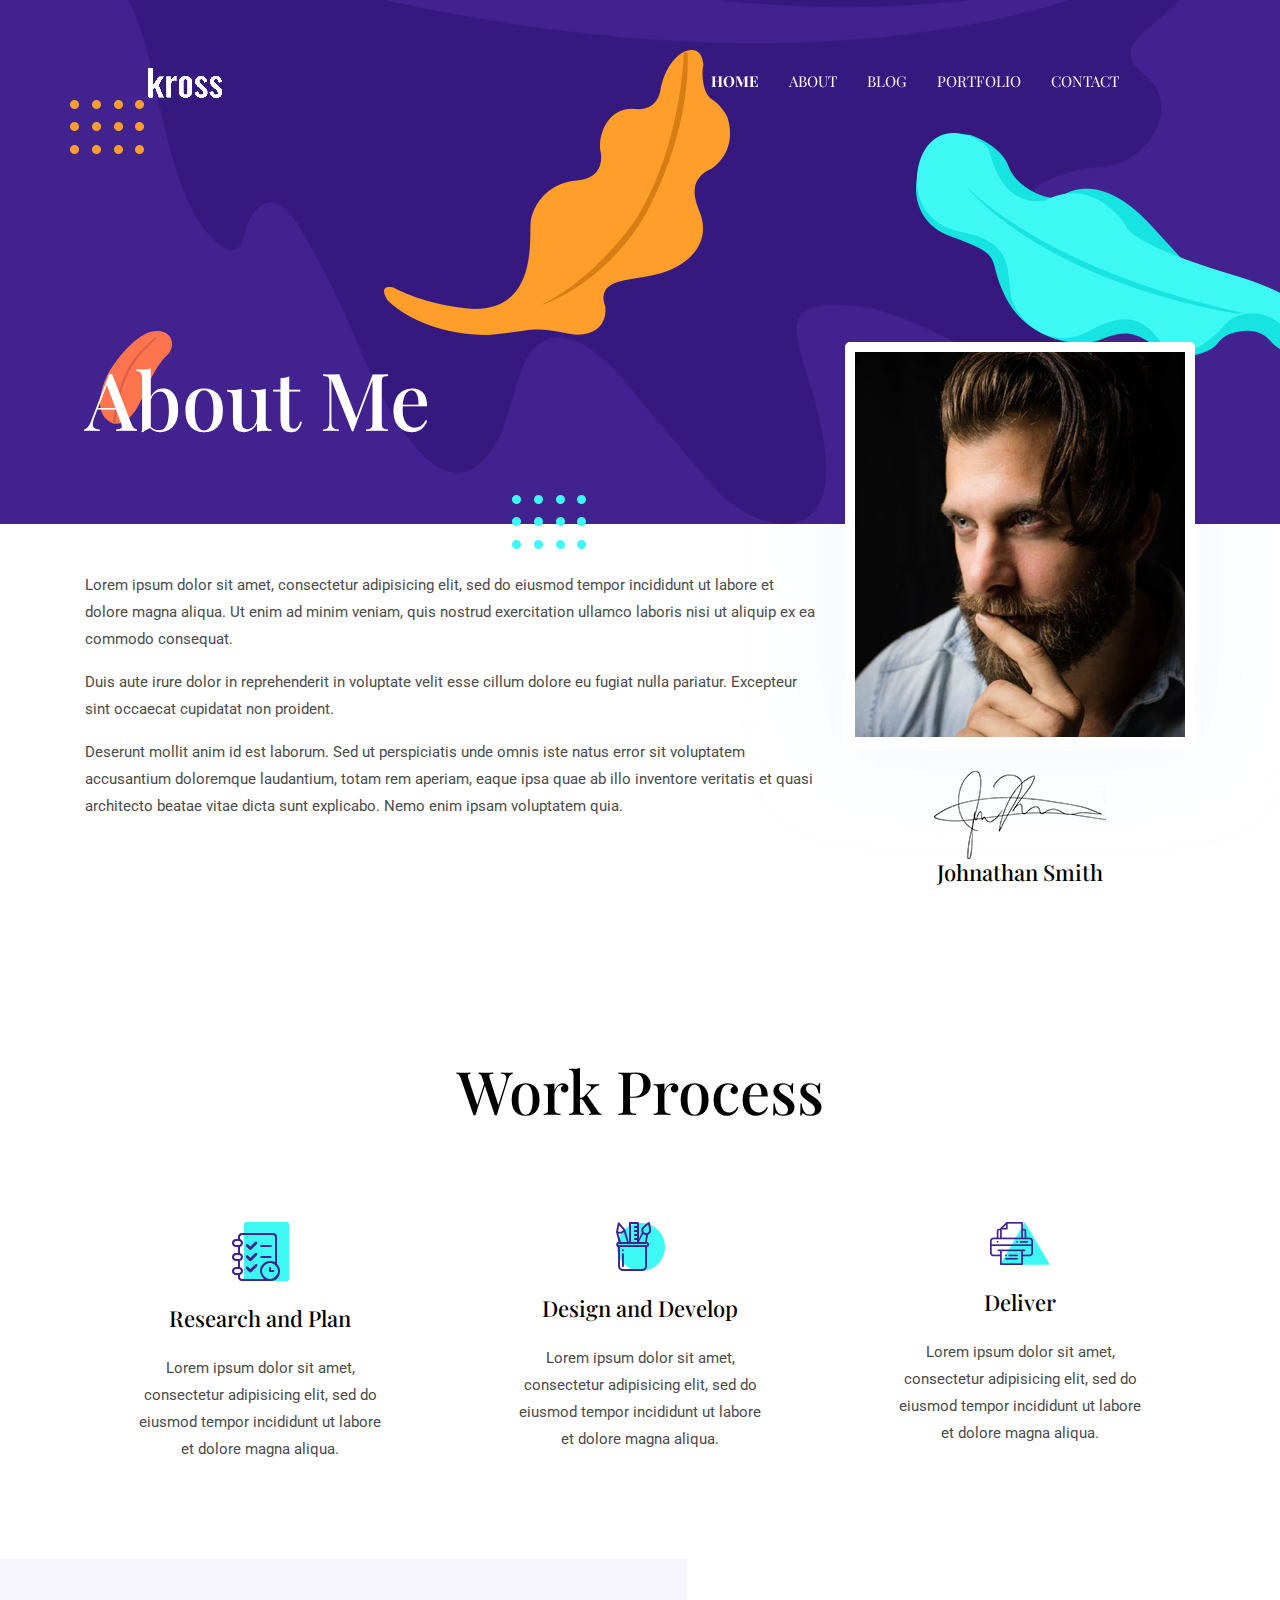
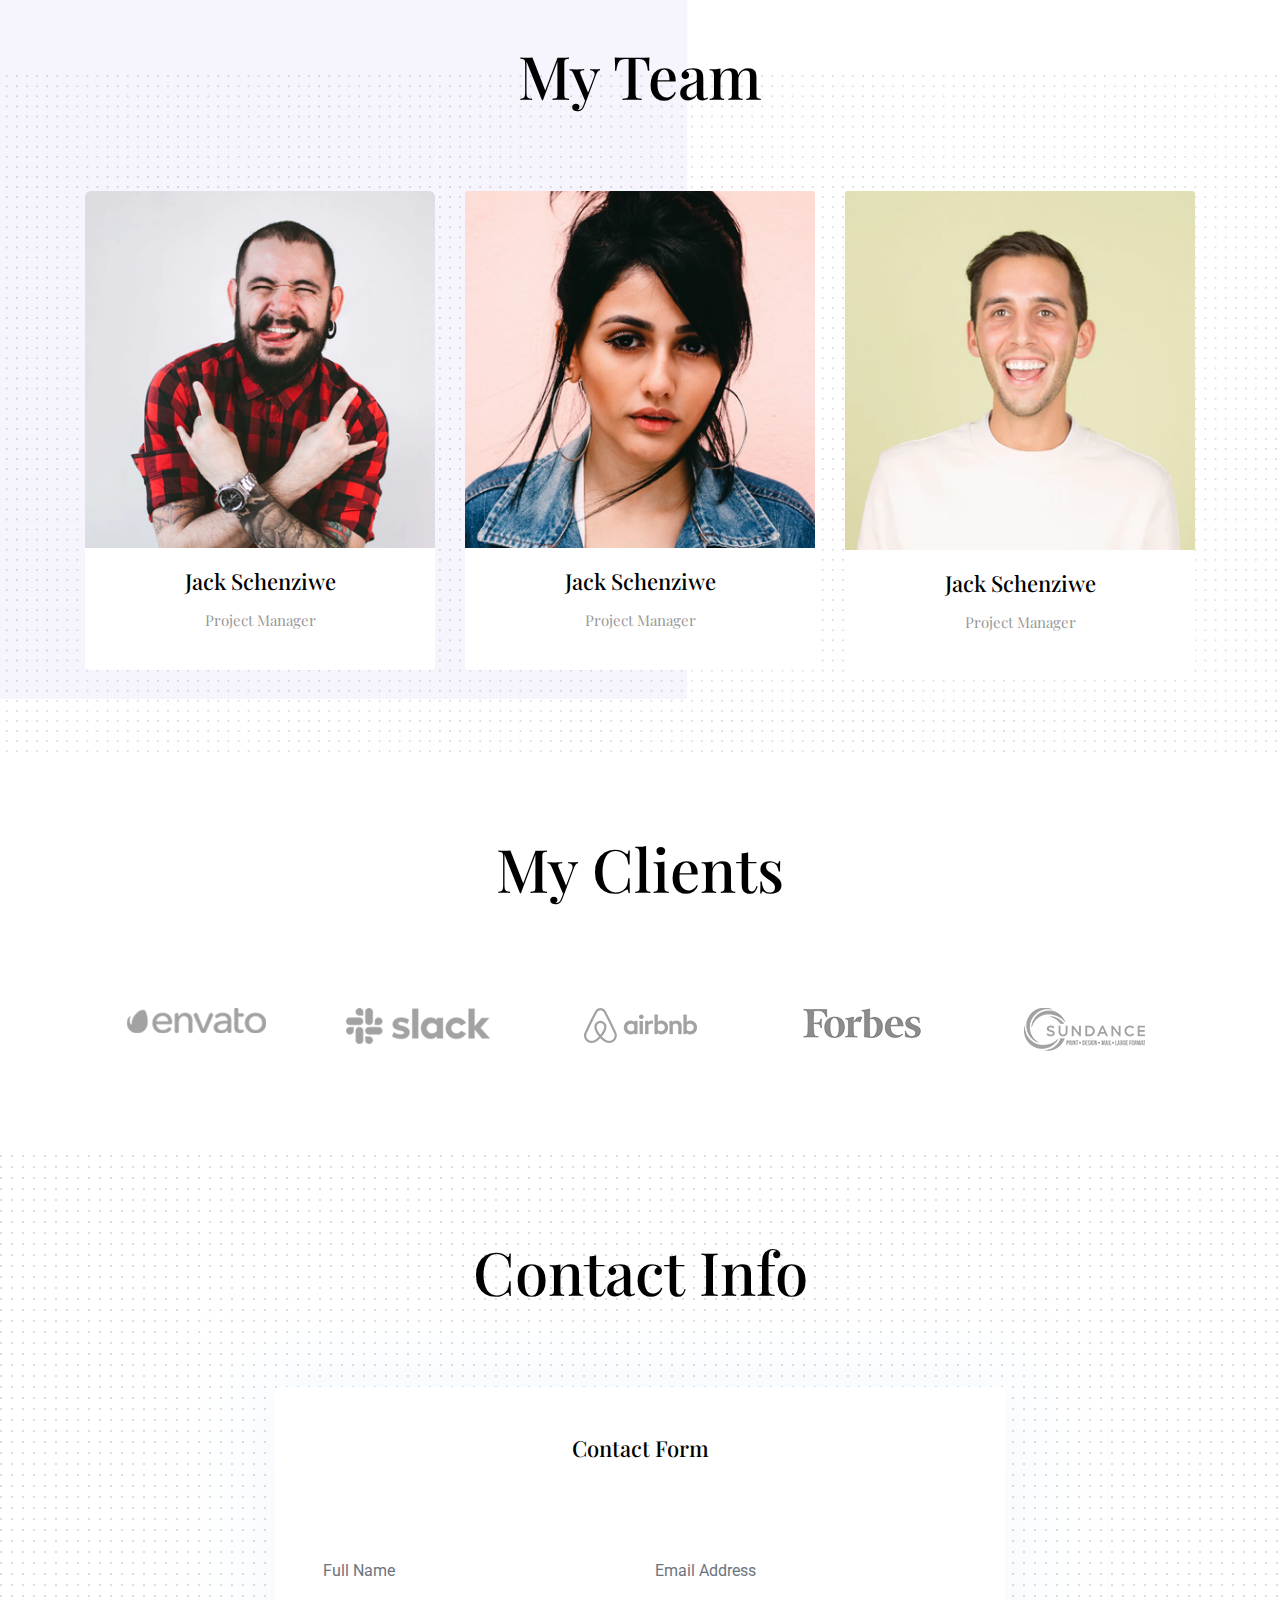
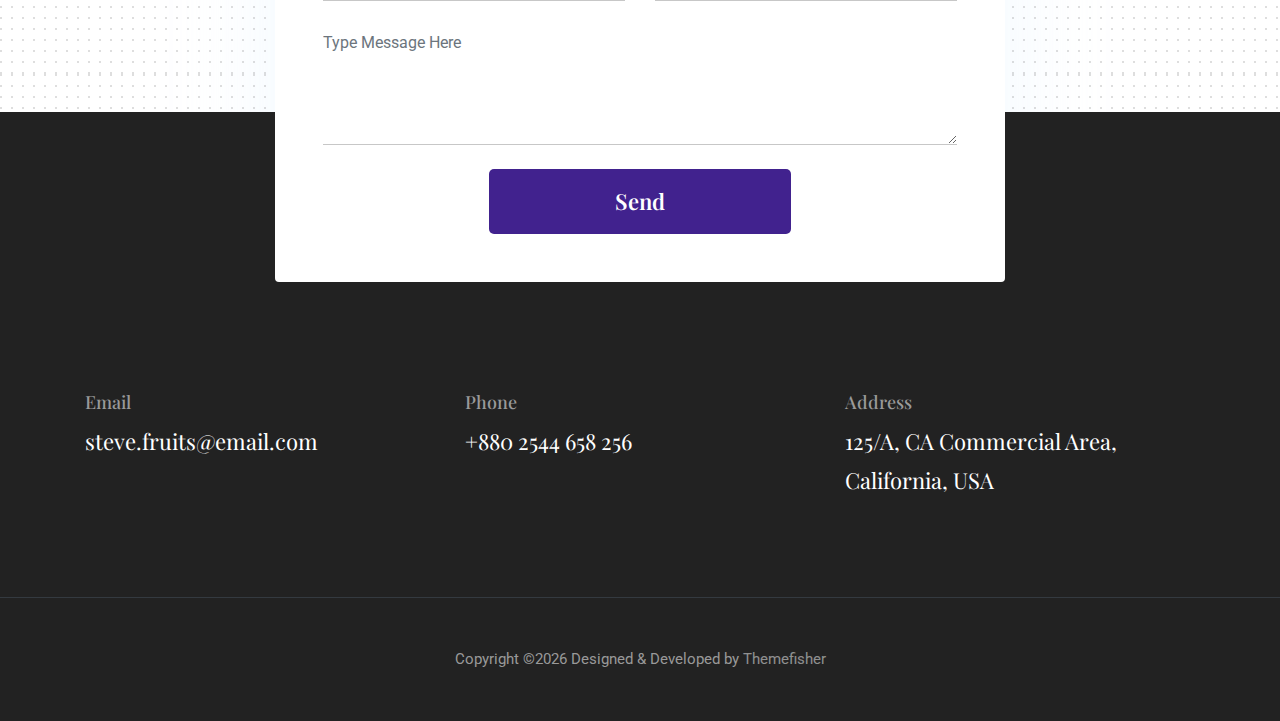
==== kross/themes/kross/about.html @ b0164363 "Initial commit" ====
<!--
 // WEBSITE: https://themefisher.com
 // TWITTER: https://twitter.com/themefisher
 // FACEBOOK: https://www.facebook.com/themefisher
 // GITHUB: https://github.com/themefisher/
-->

<!-- 
THEME: Kross - Creative Portfolio Template
VERSION: 1.0.0
AUTHOR: Themefisher

HOMEPAGE: https://themefisher.com/products/kross-creative-portfolio-template/
DEMO: https://demo.themefisher.com/kross/
GITHUB: https://github.com/themefisher/meghna-onepage-html5-business-template

Get HUGO Version : https://gethugothemes.com/products/kross-hugo-theme/

WEBSITE: https://themefisher.com
TWITTER: https://twitter.com/themefisher
FACEBOOK: https://www.facebook.com/themefisher
-->

<!DOCTYPE html>
<html lang="en">
<head>

  <!-- Basic Page Needs
  ================================================== -->
  <meta charset="utf-8">
  <title>Kross - Creative Portfolio Template</title>

  <!-- Mobile Specific Metas
  ================================================== -->
  <meta http-equiv="X-UA-Compatible" content="IE=edge">
  <meta name="description" content="Creative Portfolio Template">
  <meta name="viewport" content="width=device-width, initial-scale=1.0, maximum-scale=5.0">
  <meta name="author" content="Themefisher">
  <meta name="generator" content="Themefisher Kross Template v1.0">
  <!-- Favicon -->
  <link rel="shortcut icon" type="image/x-icon" href="images/favicon.png" />
  
  <!-- ** Plugins Needed for the Project ** -->
  <!-- Bootstrap -->
  <link rel="stylesheet" href="plugins/bootstrap/bootstrap.min.css">
  <!-- slick slider -->
  <link rel="stylesheet" href="plugins/slick/slick.css">
  <!-- themefy-icon -->
  <link rel="stylesheet" href="plugins/themify-icons/themify-icons.css">

  <!-- Main Stylesheet -->
  <link href="css/style.css" rel="stylesheet">

</head>
<body>
  

<header class="navigation fixed-top">
  <nav class="navbar navbar-expand-lg navbar-dark">
    <a class="navbar-brand font-tertiary h3" href="index.html"><img src="images/logo.png" alt="Myself"></a>
    <button class="navbar-toggler" type="button" data-toggle="collapse" data-target="#navigation"
      aria-controls="navigation" aria-expanded="false" aria-label="Toggle navigation">
      <span class="navbar-toggler-icon"></span>
    </button>

    <div class="collapse navbar-collapse text-center" id="navigation">
      <ul class="navbar-nav ml-auto">
        <li class="nav-item active">
          <a class="nav-link" href="index.html">Home</a>
        </li>
        <li class="nav-item">
          <a class="nav-link" href="about.html">about</a>
        </li>
        <li class="nav-item">
          <a class="nav-link" href="blog.html">Blog</a>
        </li>
        <li class="nav-item">
          <a class="nav-link" href="portfolio.html">Portfolio</a>
        </li>
        <li class="nav-item">
          <a class="nav-link" href="contact.html">Contact</a>
        </li>
      </ul>
    </div>
  </nav>
</header>

<!-- page title -->
<section class="page-title-alt bg-primary position-relative">
  <div class="container">
    <div class="row">
      <div class="col-12">
        <h1 class="text-white font-tertiary">About Me</h1>
      </div>
    </div>
  </div>
  <!-- background shapes -->
  <img src="images/illustrations/leaf-bg-top.png" alt="illustrations" class="bg-shape-1 w-100">
  <img src="images/illustrations/dots-group-sm.png" alt="illustrations" class="bg-shape-2">
  <img src="images/illustrations/leaf-yellow.png" alt="illustrations" class="bg-shape-3">
  <img src="images/illustrations/leaf-orange.png" alt="illustrations" class="bg-shape-4">
  <img src="images/illustrations/dots-group-cyan.png" alt="illustrations" class="bg-shape-5">
  <img src="images/illustrations/leaf-cyan-lg.png" alt="illustrations" class="bg-shape-6">
</section>
<!-- /page title -->

<!-- about -->
<section class="section pt-5">
  <div class="container">
    <div class="row">
      <div class="col-md-8">
        <p>Lorem ipsum dolor sit amet, consectetur adipisicing elit, sed do eiusmod tempor incididunt ut labore et
          dolore magna aliqua. Ut enim ad minim veniam, quis nostrud exercitation ullamco laboris nisi ut aliquip ex ea
          commodo consequat.</p>
        <p>Duis aute irure dolor in reprehenderit in voluptate velit esse cillum dolore eu fugiat nulla pariatur.
          Excepteur sint occaecat cupidatat non proident.</p>
        <p>Deserunt mollit anim id est laborum. Sed ut perspiciatis unde omnis iste natus error sit voluptatem
          accusantium doloremque laudantium, totam rem aperiam, eaque ipsa quae ab illo inventore veritatis et quasi
          architecto beatae vitae dicta sunt explicabo. Nemo enim ipsam voluptatem quia.</p>
      </div>
      <div class="col-md-4 text-center drag-lg-top">
        <div class="shadow-down mb-4">
          <img src="images/about/author.jpg" alt="author" class="img-fluid w-100 rounded-lg border-thick border-white">
        </div>
        <img src="images/about/signature.png" alt="signature" class="img-fluid">
        <h4>Johnathan Smith</h4>
      </div>
    </div>
  </div>
</section>
<!-- /about -->

<!-- Work Process -->
<section class="section">
  <div class="container">
    <div class="row justify-content-around">
      <div class="col-lg-12 text-center">
        <h2 class="section-title">Work Process</h2>
      </div>
      <div class="col-lg-3 col-md-4 text-center hover-shadow pt-3">
        <div class="">
          <img src="images/icons/plan.png" class="mb-4" alt="icon">
          <h4 class="mb-4">Research and Plan</h4>
          <p>Lorem ipsum dolor sit amet, consectetur adipisicing elit, sed do eiusmod tempor incididunt ut labore et
            dolore magna aliqua.</p>
        </div>
      </div>
      <div class="col-lg-3 col-md-4 text-center hover-shadow pt-3">
        <img src="images/icons/design.png" class="mb-4" alt="icon">
        <h4 class="mb-4">Design and Develop</h4>
        <p>Lorem ipsum dolor sit amet, consectetur adipisicing elit, sed do eiusmod tempor incididunt ut labore et
          dolore magna aliqua.</p>
      </div>
      <div class="col-lg-3 col-md-4 text-center hover-shadow pt-3">
        <img src="images/icons/print.png" class="mb-4" alt="icon">
        <h4 class="mb-4">Deliver</h4>
        <p>Lorem ipsum dolor sit amet, consectetur adipisicing elit, sed do eiusmod tempor incididunt ut labore et
          dolore magna aliqua.</p>
      </div>
    </div>
  </div>
</section>
<!-- ./Work Process -->

<!-- team -->
<section class="section bg-cover" data-background="images/backgrounds/team-bg.png">
  <div class="container">
    <div class="row">
      <div class="col-12 text-center">
        <h2 class="section-title">My Team</h2>
      </div>
      <div class="col-md-4 col-sm-6 mb-4 mb-md-0">
        <div class="card text-center">
          <img src="images/team/member-1.png" class="card-img-top">
          <div class="card-body">
            <h4 class="card-title">Jack Schenziwe</h4>
            <p class="text-light font-secondary">Project Manager</p>
          </div>
        </div>
      </div>
      <div class="col-md-4 col-sm-6 mb-4 mb-md-0">
        <div class="card text-center">
          <img src="images/team/member-2.png" class="card-img-top">
          <div class="card-body">
            <h4 class="card-title">Jack Schenziwe</h4>
            <p class="text-light font-secondary">Project Manager</p>
          </div>
        </div>
      </div>
      <div class="col-md-4 col-sm-6 mb-4 mb-md-0">
        <div class="card text-center">
          <img src="images/team/member-3.png" class="card-img-top">
          <div class="card-body">
            <h4 class="card-title">Jack Schenziwe</h4>
            <p class="text-light font-secondary">Project Manager</p>
          </div>
        </div>
      </div>
    </div>
  </div>
</section>
<!-- /team -->

<!-- clients -->
<section class="section">
  <div class="container">
    <div class="row">
      <div class="col-12 text-center">
        <h2 class="section-title">My Clients</h2>
      </div>
    </div>
    <div class="row">
      <div class="col-12">
        <div class="client-logo-slider d-flex align-items-center">
          <a href="contact.html" class="text-center d-block outline-0 p-4"><img class="d-unset img-fluid"
              src="images/clients-logo/client-logo-1.png" alt="client-logo"></a>
          <a href="contact.html" class="text-center d-block outline-0 p-4"><img class="d-unset img-fluid"
              src="images/clients-logo/client-logo-2.png" alt="client-logo"></a>
          <a href="contact.html" class="text-center d-block outline-0 p-4"><img class="d-unset img-fluid"
              src="images/clients-logo/client-logo-3.png" alt="client-logo"></a>
          <a href="contact.html" class="text-center d-block outline-0 p-4"><img class="d-unset img-fluid"
              src="images/clients-logo/client-logo-4.png" alt="client-logo"></a>
          <a href="contact.html" class="text-center d-block outline-0 p-4"><img class="d-unset img-fluid"
              src="images/clients-logo/client-logo-5.png" alt="client-logo"></a>
          <a href="contact.html" class="text-center d-block outline-0 p-4"><img class="d-unset img-fluid"
              src="images/clients-logo/client-logo-1.png" alt="client-logo"></a>
          <a href="contact.html" class="text-center d-block outline-0 p-4"><img class="d-unset img-fluid"
              src="images/clients-logo/client-logo-2.png" alt="client-logo"></a>
          <a href="contact.html" class="text-center d-block outline-0 p-4"><img class="d-unset img-fluid"
              src="images/clients-logo/client-logo-3.png" alt="client-logo"></a>
          <a href="contact.html" class="text-center d-block outline-0 p-4"><img class="d-unset img-fluid"
              src="images/clients-logo/client-logo-4.png" alt="client-logo"></a>
          <a href="contact.html" class="text-center d-block outline-0 p-4"><img class="d-unset img-fluid"
              src="images/clients-logo/client-logo-5.png" alt="client-logo"></a>
        </div>
      </div>
    </div>
  </div>
</section>
<!-- /clients -->

<!-- contact -->
<section class="section section-on-footer" data-background="images/backgrounds/bg-dots.png">
  <div class="container">
    <div class="row">
      <div class="col-12 text-center">
        <h2 class="section-title">Contact Info</h2>
      </div>
      <div class="col-lg-8 mx-auto">
        <div class="bg-white rounded text-center p-5 shadow-down">
          <h4 class="mb-80">Contact Form</h4>
          <form action="#" class="row">
            <div class="col-md-6">
              <input type="text" id="name" name="name" placeholder="Full Name" class="form-control px-0 mb-4" required>
            </div>
            <div class="col-md-6">
              <input type="email" id="email" name="email" placeholder="Email Address" class="form-control px-0 mb-4" required>
            </div>
            <div class="col-12">
              <textarea name="message" id="message" class="form-control px-0 mb-4"
                placeholder="Type Message Here" required></textarea>
            </div>
            <div class="col-lg-6 col-10 mx-auto">
              <button class="btn btn-primary w-100">send</button>
            </div>
          </form>
        </div>
      </div>
    </div>
  </div>
</section>
<!-- /contact -->

<!-- footer -->
<footer class="bg-dark footer-section">
  <div class="section">
    <div class="container">
      <div class="row">
        <div class="col-md-4">
          <h5 class="text-light">Email</h5>
          <p class="text-white paragraph-lg font-secondary">steve.fruits@email.com</p>
        </div>
        <div class="col-md-4">
          <h5 class="text-light">Phone</h5>
          <p class="text-white paragraph-lg font-secondary">+880 2544 658 256</p>
        </div>
        <div class="col-md-4">
          <h5 class="text-light">Address</h5>
          <p class="text-white paragraph-lg font-secondary">125/A, CA Commercial Area, California, USA</p>
        </div>
      </div>
    </div>
  </div>
  <div class="border-top text-center border-dark py-5">
    <p class="mb-0 text-light">Copyright &copy;<script>
        var CurrentYear = new Date().getFullYear()
        document.write(CurrentYear)
      </script> Designed &amp; Developed by <a class="text-white-50" href="Themefisher">Themefisher</a></p>
  </div>
</footer>
<!-- /footer -->

<!-- jQuery -->
<script src="plugins/jQuery/jquery.min.js"></script>
<!-- Bootstrap JS -->
<script src="plugins/bootstrap/bootstrap.min.js"></script>
<!-- slick slider -->
<script src="plugins/slick/slick.min.js"></script>
<!-- filter -->
<script src="plugins/shuffle/shuffle.min.js"></script>

<!-- Main Script -->
<script src="js/script.js"></script>

</body>
</html>
---- kross/themes/kross/plugins/themify-icons/themify-icons.css ----
@font-face{font-family:themify;src:url(fonts/themify.eot?-fvbane);src:url(fonts/themify.eot?#iefix-fvbane) format('embedded-opentype'),url(fonts/themify.woff?-fvbane) format('woff'),url(fonts/themify.ttf?-fvbane) format('truetype'),url(fonts/themify.svg?-fvbane#themify) format('svg');font-weight:400;font-style:normal}[class*=" ti-"],[class^=ti-]{font-family:themify;speak:none;font-style:normal;font-weight:400;font-variant:normal;text-transform:none;line-height:1;-webkit-font-smoothing:antialiased;-moz-osx-font-smoothing:grayscale}.ti-wand:before{content:"\e600"}.ti-volume:before{content:"\e601"}.ti-user:before{content:"\e602"}.ti-unlock:before{content:"\e603"}.ti-unlink:before{content:"\e604"}.ti-trash:before{content:"\e605"}.ti-thought:before{content:"\e606"}.ti-target:before{content:"\e607"}.ti-tag:before{content:"\e608"}.ti-tablet:before{content:"\e609"}.ti-star:before{content:"\e60a"}.ti-spray:before{content:"\e60b"}.ti-signal:before{content:"\e60c"}.ti-shopping-cart:before{content:"\e60d"}.ti-shopping-cart-full:before{content:"\e60e"}.ti-settings:before{content:"\e60f"}.ti-search:before{content:"\e610"}.ti-zoom-in:before{content:"\e611"}.ti-zoom-out:before{content:"\e612"}.ti-cut:before{content:"\e613"}.ti-ruler:before{content:"\e614"}.ti-ruler-pencil:before{content:"\e615"}.ti-ruler-alt:before{content:"\e616"}.ti-bookmark:before{content:"\e617"}.ti-bookmark-alt:before{content:"\e618"}.ti-reload:before{content:"\e619"}.ti-plus:before{content:"\e61a"}.ti-pin:before{content:"\e61b"}.ti-pencil:before{content:"\e61c"}.ti-pencil-alt:before{content:"\e61d"}.ti-paint-roller:before{content:"\e61e"}.ti-paint-bucket:before{content:"\e61f"}.ti-na:before{content:"\e620"}.ti-mobile:before{content:"\e621"}.ti-minus:before{content:"\e622"}.ti-medall:before{content:"\e623"}.ti-medall-alt:before{content:"\e624"}.ti-marker:before{content:"\e625"}.ti-marker-alt:before{content:"\e626"}.ti-arrow-up:before{content:"\e627"}.ti-arrow-right:before{content:"\e628"}.ti-arrow-left:before{content:"\e629"}.ti-arrow-down:before{content:"\e62a"}.ti-lock:before{content:"\e62b"}.ti-location-arrow:before{content:"\e62c"}.ti-link:before{content:"\e62d"}.ti-layout:before{content:"\e62e"}.ti-layers:before{content:"\e62f"}.ti-layers-alt:before{content:"\e630"}.ti-key:before{content:"\e631"}.ti-import:before{content:"\e632"}.ti-image:before{content:"\e633"}.ti-heart:before{content:"\e634"}.ti-heart-broken:before{content:"\e635"}.ti-hand-stop:before{content:"\e636"}.ti-hand-open:before{content:"\e637"}.ti-hand-drag:before{content:"\e638"}.ti-folder:before{content:"\e639"}.ti-flag:before{content:"\e63a"}.ti-flag-alt:before{content:"\e63b"}.ti-flag-alt-2:before{content:"\e63c"}.ti-eye:before{content:"\e63d"}.ti-export:before{content:"\e63e"}.ti-exchange-vertical:before{content:"\e63f"}.ti-desktop:before{content:"\e640"}.ti-cup:before{content:"\e641"}.ti-crown:before{content:"\e642"}.ti-comments:before{content:"\e643"}.ti-comment:before{content:"\e644"}.ti-comment-alt:before{content:"\e645"}.ti-close:before{content:"\e646"}.ti-clip:before{content:"\e647"}.ti-angle-up:before{content:"\e648"}.ti-angle-right:before{content:"\e649"}.ti-angle-left:before{content:"\e64a"}.ti-angle-down:before{content:"\e64b"}.ti-check:before{content:"\e64c"}.ti-check-box:before{content:"\e64d"}.ti-camera:before{content:"\e64e"}.ti-announcement:before{content:"\e64f"}.ti-brush:before{content:"\e650"}.ti-briefcase:before{content:"\e651"}.ti-bolt:before{content:"\e652"}.ti-bolt-alt:before{content:"\e653"}.ti-blackboard:before{content:"\e654"}.ti-bag:before{content:"\e655"}.ti-move:before{content:"\e656"}.ti-arrows-vertical:before{content:"\e657"}.ti-arrows-horizontal:before{content:"\e658"}.ti-fullscreen:before{content:"\e659"}.ti-arrow-top-right:before{content:"\e65a"}.ti-arrow-top-left:before{content:"\e65b"}.ti-arrow-circle-up:before{content:"\e65c"}.ti-arrow-circle-right:before{content:"\e65d"}.ti-arrow-circle-left:before{content:"\e65e"}.ti-arrow-circle-down:before{content:"\e65f"}.ti-angle-double-up:before{content:"\e660"}.ti-angle-double-right:before{content:"\e661"}.ti-angle-double-left:before{content:"\e662"}.ti-angle-double-down:before{content:"\e663"}.ti-zip:before{content:"\e664"}.ti-world:before{content:"\e665"}.ti-wheelchair:before{content:"\e666"}.ti-view-list:before{content:"\e667"}.ti-view-list-alt:before{content:"\e668"}.ti-view-grid:before{content:"\e669"}.ti-uppercase:before{content:"\e66a"}.ti-upload:before{content:"\e66b"}.ti-underline:before{content:"\e66c"}.ti-truck:before{content:"\e66d"}.ti-timer:before{content:"\e66e"}.ti-ticket:before{content:"\e66f"}.ti-thumb-up:before{content:"\e670"}.ti-thumb-down:before{content:"\e671"}.ti-text:before{content:"\e672"}.ti-stats-up:before{content:"\e673"}.ti-stats-down:before{content:"\e674"}.ti-split-v:before{content:"\e675"}.ti-split-h:before{content:"\e676"}.ti-smallcap:before{content:"\e677"}.ti-shine:before{content:"\e678"}.ti-shift-right:before{content:"\e679"}.ti-shift-left:before{content:"\e67a"}.ti-shield:before{content:"\e67b"}.ti-notepad:before{content:"\e67c"}.ti-server:before{content:"\e67d"}.ti-quote-right:before{content:"\e67e"}.ti-quote-left:before{content:"\e67f"}.ti-pulse:before{content:"\e680"}.ti-printer:before{content:"\e681"}.ti-power-off:before{content:"\e682"}.ti-plug:before{content:"\e683"}.ti-pie-chart:before{content:"\e684"}.ti-paragraph:before{content:"\e685"}.ti-panel:before{content:"\e686"}.ti-package:before{content:"\e687"}.ti-music:before{content:"\e688"}.ti-music-alt:before{content:"\e689"}.ti-mouse:before{content:"\e68a"}.ti-mouse-alt:before{content:"\e68b"}.ti-money:before{content:"\e68c"}.ti-microphone:before{content:"\e68d"}.ti-menu:before{content:"\e68e"}.ti-menu-alt:before{content:"\e68f"}.ti-map:before{content:"\e690"}.ti-map-alt:before{content:"\e691"}.ti-loop:before{content:"\e692"}.ti-location-pin:before{content:"\e693"}.ti-list:before{content:"\e694"}.ti-light-bulb:before{content:"\e695"}.ti-Italic:before{content:"\e696"}.ti-info:before{content:"\e697"}.ti-infinite:before{content:"\e698"}.ti-id-badge:before{content:"\e699"}.ti-hummer:before{content:"\e69a"}.ti-home:before{content:"\e69b"}.ti-help:before{content:"\e69c"}.ti-headphone:before{content:"\e69d"}.ti-harddrives:before{content:"\e69e"}.ti-harddrive:before{content:"\e69f"}.ti-gift:before{content:"\e6a0"}.ti-game:before{content:"\e6a1"}.ti-filter:before{content:"\e6a2"}.ti-files:before{content:"\e6a3"}.ti-file:before{content:"\e6a4"}.ti-eraser:before{content:"\e6a5"}.ti-envelope:before{content:"\e6a6"}.ti-download:before{content:"\e6a7"}.ti-direction:before{content:"\e6a8"}.ti-direction-alt:before{content:"\e6a9"}.ti-dashboard:before{content:"\e6aa"}.ti-control-stop:before{content:"\e6ab"}.ti-control-shuffle:before{content:"\e6ac"}.ti-control-play:before{content:"\e6ad"}.ti-control-pause:before{content:"\e6ae"}.ti-control-forward:before{content:"\e6af"}.ti-control-backward:before{content:"\e6b0"}.ti-cloud:before{content:"\e6b1"}.ti-cloud-up:before{content:"\e6b2"}.ti-cloud-down:before{content:"\e6b3"}.ti-clipboard:before{content:"\e6b4"}.ti-car:before{content:"\e6b5"}.ti-calendar:before{content:"\e6b6"}.ti-book:before{content:"\e6b7"}.ti-bell:before{content:"\e6b8"}.ti-basketball:before{content:"\e6b9"}.ti-bar-chart:before{content:"\e6ba"}.ti-bar-chart-alt:before{content:"\e6bb"}.ti-back-right:before{content:"\e6bc"}.ti-back-left:before{content:"\e6bd"}.ti-arrows-corner:before{content:"\e6be"}.ti-archive:before{content:"\e6bf"}.ti-anchor:before{content:"\e6c0"}.ti-align-right:before{content:"\e6c1"}.ti-align-left:before{content:"\e6c2"}.ti-align-justify:before{content:"\e6c3"}.ti-align-center:before{content:"\e6c4"}.ti-alert:before{content:"\e6c5"}.ti-alarm-clock:before{content:"\e6c6"}.ti-agenda:before{content:"\e6c7"}.ti-write:before{content:"\e6c8"}.ti-window:before{content:"\e6c9"}.ti-widgetized:before{content:"\e6ca"}.ti-widget:before{content:"\e6cb"}.ti-widget-alt:before{content:"\e6cc"}.ti-wallet:before{content:"\e6cd"}.ti-video-clapper:before{content:"\e6ce"}.ti-video-camera:before{content:"\e6cf"}.ti-vector:before{content:"\e6d0"}.ti-themify-logo:before{content:"\e6d1"}.ti-themify-favicon:before{content:"\e6d2"}.ti-themify-favicon-alt:before{content:"\e6d3"}.ti-support:before{content:"\e6d4"}.ti-stamp:before{content:"\e6d5"}.ti-split-v-alt:before{content:"\e6d6"}.ti-slice:before{content:"\e6d7"}.ti-shortcode:before{content:"\e6d8"}.ti-shift-right-alt:before{content:"\e6d9"}.ti-shift-left-alt:before{content:"\e6da"}.ti-ruler-alt-2:before{content:"\e6db"}.ti-receipt:before{content:"\e6dc"}.ti-pin2:before{content:"\e6dd"}.ti-pin-alt:before{content:"\e6de"}.ti-pencil-alt2:before{content:"\e6df"}.ti-palette:before{content:"\e6e0"}.ti-more:before{content:"\e6e1"}.ti-more-alt:before{content:"\e6e2"}.ti-microphone-alt:before{content:"\e6e3"}.ti-magnet:before{content:"\e6e4"}.ti-line-double:before{content:"\e6e5"}.ti-line-dotted:before{content:"\e6e6"}.ti-line-dashed:before{content:"\e6e7"}.ti-layout-width-full:before{content:"\e6e8"}.ti-layout-width-default:before{content:"\e6e9"}.ti-layout-width-default-alt:before{content:"\e6ea"}.ti-layout-tab:before{content:"\e6eb"}.ti-layout-tab-window:before{content:"\e6ec"}.ti-layout-tab-v:before{content:"\e6ed"}.ti-layout-tab-min:before{content:"\e6ee"}.ti-layout-slider:before{content:"\e6ef"}.ti-layout-slider-alt:before{content:"\e6f0"}.ti-layout-sidebar-right:before{content:"\e6f1"}.ti-layout-sidebar-none:before{content:"\e6f2"}.ti-layout-sidebar-left:before{content:"\e6f3"}.ti-layout-placeholder:before{content:"\e6f4"}.ti-layout-menu:before{content:"\e6f5"}.ti-layout-menu-v:before{content:"\e6f6"}.ti-layout-menu-separated:before{content:"\e6f7"}.ti-layout-menu-full:before{content:"\e6f8"}.ti-layout-media-right-alt:before{content:"\e6f9"}.ti-layout-media-right:before{content:"\e6fa"}.ti-layout-media-overlay:before{content:"\e6fb"}.ti-layout-media-overlay-alt:before{content:"\e6fc"}.ti-layout-media-overlay-alt-2:before{content:"\e6fd"}.ti-layout-media-left-alt:before{content:"\e6fe"}.ti-layout-media-left:before{content:"\e6ff"}.ti-layout-media-center-alt:before{content:"\e700"}.ti-layout-media-center:before{content:"\e701"}.ti-layout-list-thumb:before{content:"\e702"}.ti-layout-list-thumb-alt:before{content:"\e703"}.ti-layout-list-post:before{content:"\e704"}.ti-layout-list-large-image:before{content:"\e705"}.ti-layout-line-solid:before{content:"\e706"}.ti-layout-grid4:before{content:"\e707"}.ti-layout-grid3:before{content:"\e708"}.ti-layout-grid2:before{content:"\e709"}.ti-layout-grid2-thumb:before{content:"\e70a"}.ti-layout-cta-right:before{content:"\e70b"}.ti-layout-cta-left:before{content:"\e70c"}.ti-layout-cta-center:before{content:"\e70d"}.ti-layout-cta-btn-right:before{content:"\e70e"}.ti-layout-cta-btn-left:before{content:"\e70f"}.ti-layout-column4:before{content:"\e710"}.ti-layout-column3:before{content:"\e711"}.ti-layout-column2:before{content:"\e712"}.ti-layout-accordion-separated:before{content:"\e713"}.ti-layout-accordion-merged:before{content:"\e714"}.ti-layout-accordion-list:before{content:"\e715"}.ti-ink-pen:before{content:"\e716"}.ti-info-alt:before{content:"\e717"}.ti-help-alt:before{content:"\e718"}.ti-headphone-alt:before{content:"\e719"}.ti-hand-point-up:before{content:"\e71a"}.ti-hand-point-right:before{content:"\e71b"}.ti-hand-point-left:before{content:"\e71c"}.ti-hand-point-down:before{content:"\e71d"}.ti-gallery:before{content:"\e71e"}.ti-face-smile:before{content:"\e71f"}.ti-face-sad:before{content:"\e720"}.ti-credit-card:before{content:"\e721"}.ti-control-skip-forward:before{content:"\e722"}.ti-control-skip-backward:before{content:"\e723"}.ti-control-record:before{content:"\e724"}.ti-control-eject:before{content:"\e725"}.ti-comments-smiley:before{content:"\e726"}.ti-brush-alt:before{content:"\e727"}.ti-youtube:before{content:"\e728"}.ti-vimeo:before{content:"\e729"}.ti-twitter:before{content:"\e72a"}.ti-time:before{content:"\e72b"}.ti-tumblr:before{content:"\e72c"}.ti-skype:before{content:"\e72d"}.ti-share:before{content:"\e72e"}.ti-share-alt:before{content:"\e72f"}.ti-rocket:before{content:"\e730"}.ti-pinterest:before{content:"\e731"}.ti-new-window:before{content:"\e732"}.ti-microsoft:before{content:"\e733"}.ti-list-ol:before{content:"\e734"}.ti-linkedin:before{content:"\e735"}.ti-layout-sidebar-2:before{content:"\e736"}.ti-layout-grid4-alt:before{content:"\e737"}.ti-layout-grid3-alt:before{content:"\e738"}.ti-layout-grid2-alt:before{content:"\e739"}.ti-layout-column4-alt:before{content:"\e73a"}.ti-layout-column3-alt:before{content:"\e73b"}.ti-layout-column2-alt:before{content:"\e73c"}.ti-instagram:before{content:"\e73d"}.ti-google:before{content:"\e73e"}.ti-github:before{content:"\e73f"}.ti-flickr:before{content:"\e740"}.ti-facebook:before{content:"\e741"}.ti-dropbox:before{content:"\e742"}.ti-dribbble:before{content:"\e743"}.ti-apple:before{content:"\e744"}.ti-android:before{content:"\e745"}.ti-save:before{content:"\e746"}.ti-save-alt:before{content:"\e747"}.ti-yahoo:before{content:"\e748"}.ti-wordpress:before{content:"\e749"}.ti-vimeo-alt:before{content:"\e74a"}.ti-twitter-alt:before{content:"\e74b"}.ti-tumblr-alt:before{content:"\e74c"}.ti-trello:before{content:"\e74d"}.ti-stack-overflow:before{content:"\e74e"}.ti-soundcloud:before{content:"\e74f"}.ti-sharethis:before{content:"\e750"}.ti-sharethis-alt:before{content:"\e751"}.ti-reddit:before{content:"\e752"}.ti-pinterest-alt:before{content:"\e753"}.ti-microsoft-alt:before{content:"\e754"}.ti-linux:before{content:"\e755"}.ti-jsfiddle:before{content:"\e756"}.ti-joomla:before{content:"\e757"}.ti-html5:before{content:"\e758"}.ti-flickr-alt:before{content:"\e759"}.ti-email:before{content:"\e75a"}.ti-drupal:before{content:"\e75b"}.ti-dropbox-alt:before{content:"\e75c"}.ti-css3:before{content:"\e75d"}.ti-rss:before{content:"\e75e"}.ti-rss-alt:before{content:"\e75f"}
---- kross/themes/kross/css/style.css ----
/**
 * WEBSITE: https://themefisher.com
 * TWITTER: https://twitter.com/themefisher
 * FACEBOOK: https://www.facebook.com/themefisher
 * GITHUB: https://github.com/themefisher/
 */

/*!
THEME: Kross - Creative Portfolio Template
VERSION: 1.0.0
AUTHOR: Themefisher

HOMEPAGE: https://themefisher.com/products/kross-creative-portfolio-template/
DEMO: https://demo.themefisher.com/kross/
GITHUB: https://github.com/themefisher/meghna-onepage-html5-business-template

Get HUGO Version : https://gethugothemes.com/products/kross-hugo-theme/

WEBSITE: https://themefisher.com
TWITTER: https://twitter.com/themefisher
FACEBOOK: https://www.facebook.com/themefisher
*/
/*  typography */
@import url("https://fonts.googleapis.com/css?family=Playfair+Display:700|Roboto:400");
body {
  line-height: 1.2;
  font-family: "Roboto", sans-serif;
  -webkit-font-smoothing: antialiased;
  font-size: 15px;
  color: #4c4c4c;
}

p, .paragraph {
  font-weight: 400;
  color: #4c4c4c;
  font-size: 15px;
  line-height: 1.8;
  font-family: "Roboto", sans-serif;
}
p-lg, .paragraph-lg {
  font-size: 22px;
}

h1, h2, h3, h4, h5, h6 {
  color: #000;
  font-family: "Playfair Display", serif;
  line-height: 1.2;
}

h1, .h1 {
  font-size: 80px;
}
@media (max-width: 991px) {
  h1, .h1 {
    font-size: 65px;
  }
}

h2, .h2 {
  font-size: 60px;
}
@media (max-width: 991px) {
  h2, .h2 {
    font-size: 50px;
  }
}

h3, .h3 {
  font-size: 40px;
}

h4, .h4 {
  font-size: 22px;
}

h5, .h5 {
  font-size: 18px;
}

h6, .h6 {
  font-size: 14px;
}

/* Button style */
.btn {
  font-size: 22px;
  font-family: "Playfair Display", serif;
  text-transform: capitalize;
  padding: 16px 44px;
  border-radius: 5px;
  font-weight: 600;
  border: 0;
  position: relative;
  z-index: 1;
  transition: 0.2s ease;
}
.btn:focus {
  outline: 0;
  box-shadow: none !important;
}
.btn:active {
  box-shadow: none;
}
.btn-sm {
  font-size: 15px;
  padding: 10px 30px;
}
.btn-xs {
  padding: 5px 10px;
  font-size: 15px;
}

.btn-primary {
  background: #41228e;
  color: #fff;
}
.btn-primary:active {
  background: #542cb7 !important;
}
.btn-primary:hover {
  background: #542cb7;
}
.btn-primary.focus, .btn-primary.active {
  background: #542cb7 !important;
  box-shadow: none !important;
}

.btn-transparent {
  background: transparent;
  color: #41228e;
  font-weight: bold;
}
.btn-transparent:active, .btn-transparent:hover {
  color: #41228e;
}

body {
  background-color: #fff;
  overflow-x: hidden;
}

::-moz-selection {
  background: #542cb7;
  color: #fff;
}

::selection {
  background: #542cb7;
  color: #fff;
}

/* preloader */
.preloader {
  position: fixed;
  top: 0;
  left: 0;
  right: 0;
  bottom: 0;
  background-color: #fff;
  z-index: 999;
  display: flex;
  align-items: center;
  justify-content: center;
}

ol,
ul {
  list-style-type: none;
  margin: 0px;
}

img {
  vertical-align: middle;
  border: 0;
}

a,
a:hover,
a:focus {
  text-decoration: none;
}

a,
button,
select {
  cursor: pointer;
  transition: 0.2s ease;
}
a:focus,
button:focus,
select:focus {
  outline: 0;
}

a.text-dark:hover {
  color: #41228e !important;
}

a:hover {
  color: #41228e;
}

.slick-slide {
  outline: 0;
}

.section {
  padding-top: 80px;
  padding-bottom: 80px;
}
.section-title {
  margin-bottom: 80px;
  font-family: "Playfair Display", serif;
}

.bg-cover {
  background-size: cover;
  background-position: center center;
  background-repeat: no-repeat;
}

/* overlay */
.overlay {
  position: relative;
}
.overlay::before {
  position: absolute;
  content: "";
  height: 100%;
  width: 100%;
  top: 0;
  left: 0;
  background: #000;
  opacity: 0.5;
}

.outline-0 {
  outline: 0 !important;
}

.d-unset {
  display: unset !important;
}

.bg-primary {
  background: #41228e !important;
}

.bg-gray {
  background: #eaeaea !important;
}

.text-primary {
  color: #41228e !important;
}

.text-color {
  color: #4c4c4c;
}

.text-dark {
  color: #000 !important;
}

.text-light {
  color: #999999 !important;
}

.mb-10 {
  margin-bottom: 10px !important;
}

.mb-20 {
  margin-bottom: 20px !important;
}

.mb-30 {
  margin-bottom: 30px !important;
}

.mb-40 {
  margin-bottom: 40px !important;
}

.mb-50 {
  margin-bottom: 50px !important;
}

.mb-60 {
  margin-bottom: 60px !important;
}

.mb-70 {
  margin-bottom: 70px !important;
}

.mb-80 {
  margin-bottom: 80px !important;
}

.mb-90 {
  margin-bottom: 90px !important;
}

.mb-100 {
  margin-bottom: 100px !important;
}

.zindex-1 {
  z-index: 1;
}

.rounded-lg {
  border-radius: 15px;
}

.overflow-hidden {
  overflow: hidden;
}

.font-secondary {
  font-family: "Playfair Display", serif !important;
}

.font-tertiary {
  font-family: "Playfair Display", serif !important;
}

.shadow {
  box-shadow: 0px 18px 39.1px 6.9px rgba(224, 241, 255, 0.34) !important;
}

.bg-dark {
  background-color: #222222 !important;
}

/* icon */
.icon {
  font-size: 45px;
}

.icon-bg {
  height: 100px;
  width: 100px;
  line-height: 100px;
  text-align: center;
}

.icon-light {
  color: #c8d5ef;
}

/* /icon */
/* slick slider */
.slick-dots {
  text-align: center;
  padding-left: 0;
}
.slick-dots li {
  display: inline-block;
  margin: 2px;
}
.slick-dots li.slick-active button {
  background: #fff;
  width: 25px;
}
.slick-dots li button {
  height: 6px;
  width: 12px;
  background: rgba(255, 255, 255, 0.5);
  color: transparent;
  border-radius: 10px;
  overflow: hidden;
  transition: 0.2s ease;
  border: 0;
}

/* /slick slider */
/* form */
.form-control {
  border: 0;
  border-radius: 0;
  border-bottom: 1px solid #c7c7c7;
  height: 60px;
}
.form-control:focus {
  border-color: #41228e;
  outline: 0;
  box-shadow: none !important;
}

textarea.form-control {
  height: 120px;
}

/* /form */
/* card */
.card {
  border: 0;
}
.card-header {
  border: 0;
}
.card-footer {
  border: 0;
}

/* /card */
.navigation {
  padding: 40px 130px;
  transition: 0.3s ease;
}
.navigation.nav-bg {
  background-color: #41228e;
  padding: 15px 100px;
}
@media (max-width: 991px) {
  .navigation.nav-bg {
    padding: 15px 20px;
  }
}
@media (max-width: 991px) {
  .navigation {
    padding: 20px;
    background: #41228e;
  }
}

.navbar .nav-item .nav-link {
  font-family: "Playfair Display", serif;
  text-transform: uppercase;
  padding: 15px;
}
.navbar .nav-item.active {
  font-weight: bold;
}

.navbar-dark .navbar-nav .nav-link {
  color: #fff;
}

.hero-area {
  padding: 300px 0 200px;
  position: relative;
}
@media (max-width: 767px) {
  .hero-area {
    padding: 250px 0 150px;
    overflow: hidden;
  }
}
.hero-area h1 {
  position: relative;
  z-index: 2;
}

.layer {
  position: absolute;
  z-index: 1;
}

#l1 {
  bottom: 0;
  left: 0;
}

#l2 {
  top: 190px;
  left: -250px;
}

#l3 {
  top: 200px;
  left: 40%;
}

#l4 {
  top: 200px;
  right: 40%;
}

#l5 {
  top: 100px;
  right: -150px;
}

#l6 {
  bottom: -20px;
  left: 10%;
}

#l7 {
  bottom: 100px;
  left: 20%;
}

#l8 {
  bottom: 160px;
  right: 45%;
}

#l9 {
  bottom: 100px;
  right: -10px;
}

.layer-bg {
  position: absolute;
  bottom: 0;
  left: 0;
}

/* skills */
.progress-wrapper {
  height: 130px;
  overflow: hidden;
}

.wave {
  position: absolute;
  width: 100%;
  height: 100%;
}
.wave::before, .wave::after {
  content: "";
  position: absolute;
  width: 800px;
  height: 800px;
  bottom: 0;
  left: 50%;
  background-color: rgba(255, 255, 255, 0.4);
  border-radius: 45%;
  transform: translateX(-50%) rotate(0);
  -webkit-animation: rotate 6s linear infinite;
          animation: rotate 6s linear infinite;
  z-index: 10;
}
.wave::after {
  border-radius: 47%;
  background-color: rgba(255, 255, 255, 0.9);
  transform: translateX(-50%) rotate(0);
  -webkit-animation: rotate 10s linear -5s infinite;
          animation: rotate 10s linear -5s infinite;
  z-index: 20;
}

@-webkit-keyframes rotate {
  50% {
    transform: translateX(-50%) rotate(180deg);
  }
  100% {
    transform: translateX(-50%) rotate(360deg);
  }
}

@keyframes rotate {
  50% {
    transform: translateX(-50%) rotate(180deg);
  }
  100% {
    transform: translateX(-50%) rotate(360deg);
  }
}
/* /skills */
/* education */
.edu-bg-image {
  position: absolute;
  left: 0;
  top: -300px;
  z-index: -1;
}

/* /education */
/* service */
.hover-bg-primary {
  transition: 0.3s ease;
}
.hover-bg-primary:hover {
  background: #41228e;
}
.hover-bg-primary:hover * {
  color: #fff;
}

.active-bg-primary {
  transition: 0.3s ease;
  background: #41228e;
}
.active-bg-primary * {
  color: #fff;
}

.hover-shadow {
  transition: 0.2s ease;
}
.hover-shadow:hover {
  box-shadow: 0px 18px 40px 8px rgba(224, 241, 255, 0.54) !important;
}

/* /service */
/* portfolio */
.hover-wrapper {
  overflow: hidden;
}
.hover-wrapper img {
  transition: 0.3s ease;
  transform: scale(1.1);
}
.hover-wrapper:hover img {
  transform: scale(1);
}
.hover-wrapper:hover .hover-overlay {
  opacity: 1;
  visibility: visible;
}

.hover-overlay {
  position: absolute;
  height: 100%;
  width: 100%;
  border-radius: inherit;
  top: 0;
  left: 0;
  background: rgba(0, 0, 0, 0.3);
  opacity: 0;
  visibility: hidden;
  transition: 0.3s ease;
}

.hover-content {
  position: absolute;
  top: 50%;
  transform: translateY(-50%);
  left: 0;
  right: 0;
  text-align: center;
}

/* /portfolio */
/* testimonial */
.testimonial-content strong {
  color: #2bfdff;
  font-weight: normal;
}

.testimonial-bg-shapes .container {
  position: relative;
  z-index: 1;
}
.testimonial-bg-shapes .bg-map {
  position: absolute;
  left: 50%;
  top: 50%;
  transform: translate(-50%, -50%);
}
.testimonial-bg-shapes .bg-shape-1 {
  position: absolute;
  left: 100px;
  top: -50px;
}
.testimonial-bg-shapes .bg-shape-2 {
  position: absolute;
  right: 150px;
  top: 50px;
}
.testimonial-bg-shapes .bg-shape-3 {
  position: absolute;
  right: 50px;
  top: 200px;
}
.testimonial-bg-shapes .bg-shape-4 {
  position: absolute;
  left: 100px;
  bottom: 200px;
}
.testimonial-bg-shapes .bg-shape-5 {
  position: absolute;
  right: 200px;
  bottom: -50px;
}

/* /testimonial */
/* footer */
.footer-section {
  padding-top: 200px;
}

.section-on-footer {
  margin-bottom: -250px;
}

.shadow-down {
  position: relative;
}
.shadow-down::before {
  position: absolute;
  content: "";
  box-shadow: 0px 0px 80.75px 14.25px rgba(224, 241, 255, 0.34);
  height: 100%;
  width: 100%;
  left: 0;
  top: 0;
  z-index: -1;
}

/* /footer */
.card-lg {
  flex-direction: row-reverse;
  align-items: center;
}
@media (max-width: 991px) {
  .card-lg {
    flex-direction: column;
  }
}

blockquote {
  display: inline-block;
  padding: 20px 25px;
  background: #eaeaea;
  border-left: 3px solid #41228e;
  font-style: italic;
  font-size: 22px;
  line-height: 1.7;
}

.content * {
  margin-bottom: 20px;
}
.content strong {
  font-family: "Playfair Display", serif;
  font-size: 22px;
  font-weight: normal;
  color: #000;
  display: inherit;
  line-height: 1.5;
}

.page-title-alt {
  padding: 350px 0 70px;
}

.border-thick {
  border: 10px solid;
}

.drag-lg-top {
  margin-top: -230px;
}
@media (max-width: 991px) {
  .drag-lg-top {
    margin-top: 0;
  }
}

.page-title-alt .container {
  position: relative;
  z-index: 1;
}
.page-title-alt .bg-shape-1 {
  position: absolute;
  left: 0;
  top: 0;
  height: 100%;
}
.page-title-alt .bg-shape-2 {
  position: absolute;
  left: 70px;
  top: 100px;
}
.page-title-alt .bg-shape-3 {
  position: absolute;
  left: 30%;
  top: 50px;
  transform: rotate(180deg);
}
.page-title-alt .bg-shape-4 {
  position: absolute;
  left: 100px;
  bottom: 100px;
}
.page-title-alt .bg-shape-5 {
  position: absolute;
  left: 40%;
  bottom: -25px;
}
.page-title-alt .bg-shape-6 {
  position: absolute;
  bottom: 100px;
  right: -100px;
}

.page-title {
  padding: 250px 0 150px;
}
.page-title .container {
  position: relative;
  z-index: 1;
}
.page-title .bg-shape-1 {
  position: absolute;
  left: 0;
  bottom: 0;
  width: 100%;
}
.page-title .bg-shape-2 {
  position: absolute;
  left: -20px;
  top: -10px;
}
.page-title .bg-shape-3 {
  position: absolute;
  left: 10%;
  top: 100px;
}
.page-title .bg-shape-4 {
  position: absolute;
  left: 50%;
  top: -20px;
}
.page-title .bg-shape-5 {
  position: absolute;
  left: 90px;
  bottom: -50px;
  transform: rotate(180deg);
}
.page-title .bg-shape-6 {
  position: absolute;
  right: 20%;
  bottom: -20px;
}
.page-title .bg-shape-7 {
  position: absolute;
  right: -220px;
  bottom: -100px;
}

.filter-controls li {
  cursor: pointer;
}
.filter-controls li.active {
  font-weight: bold;
}
/*# sourceMappingURL=style.css.map */
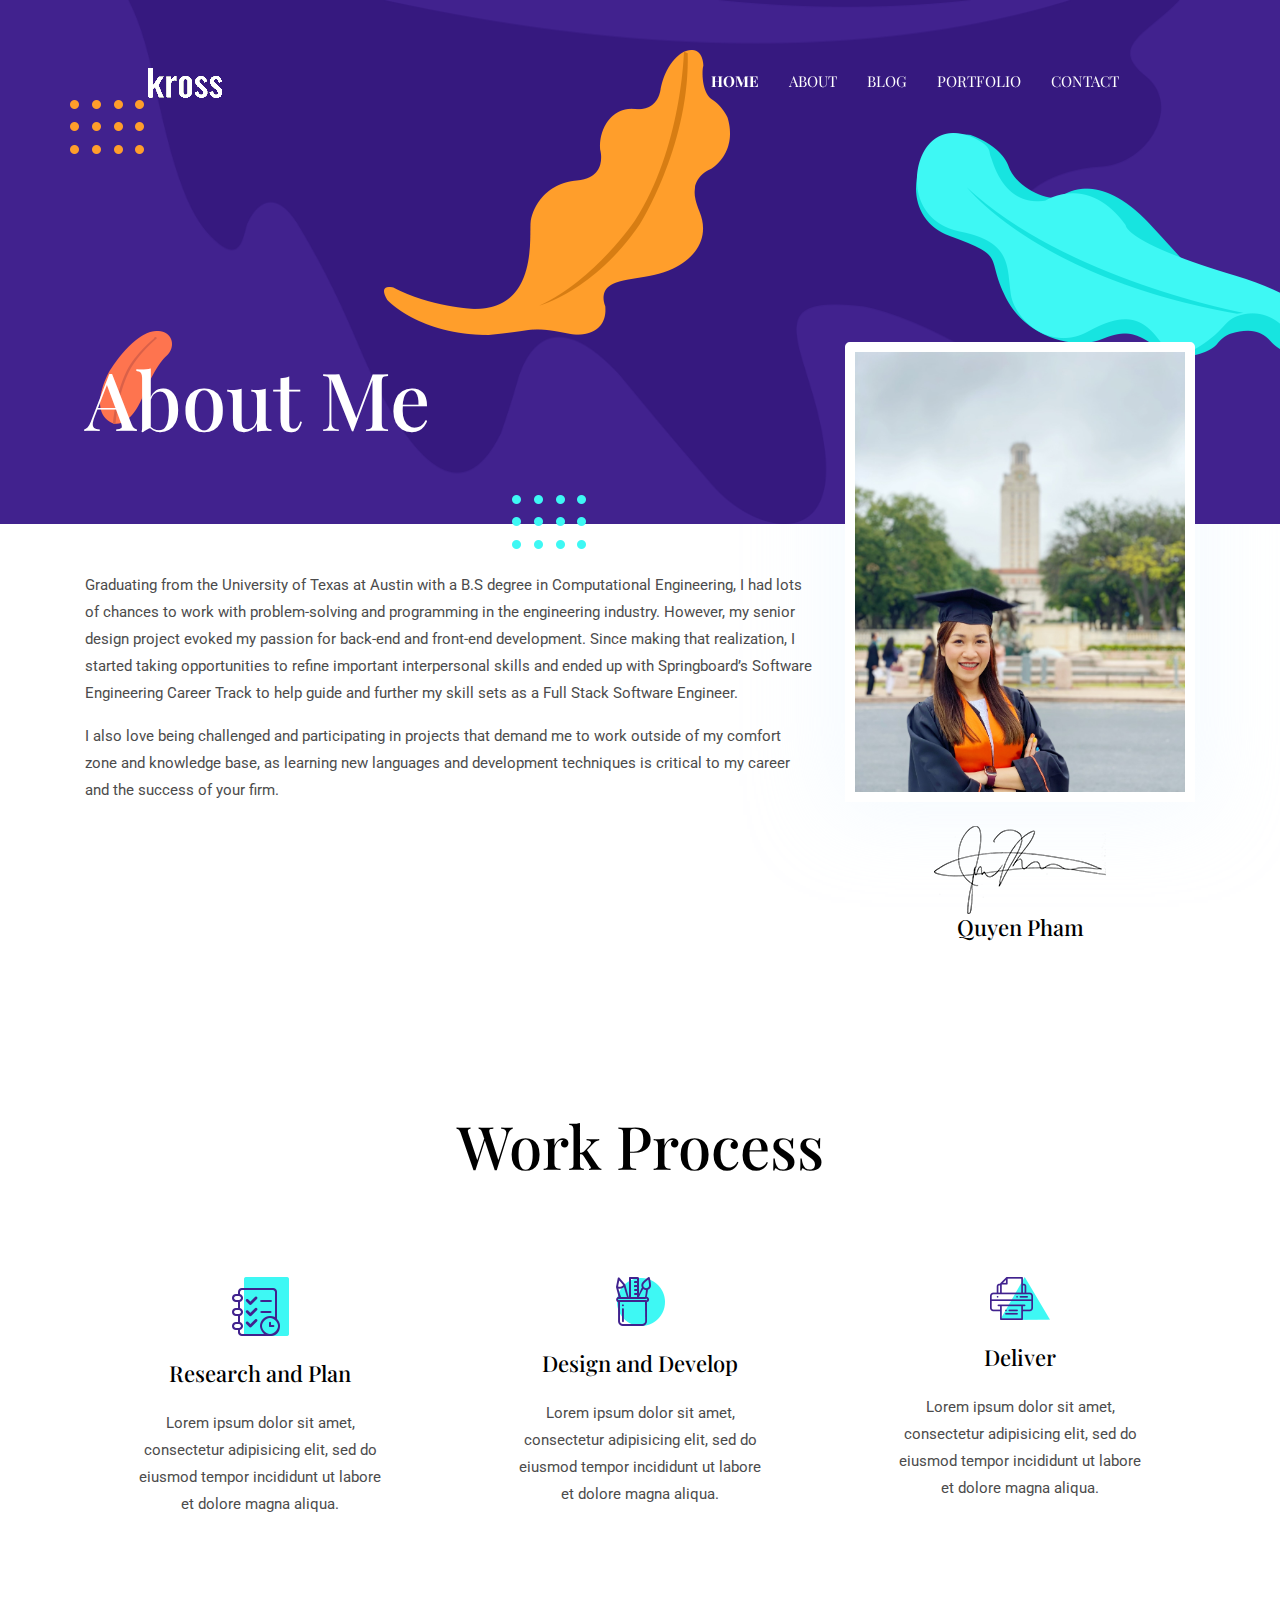
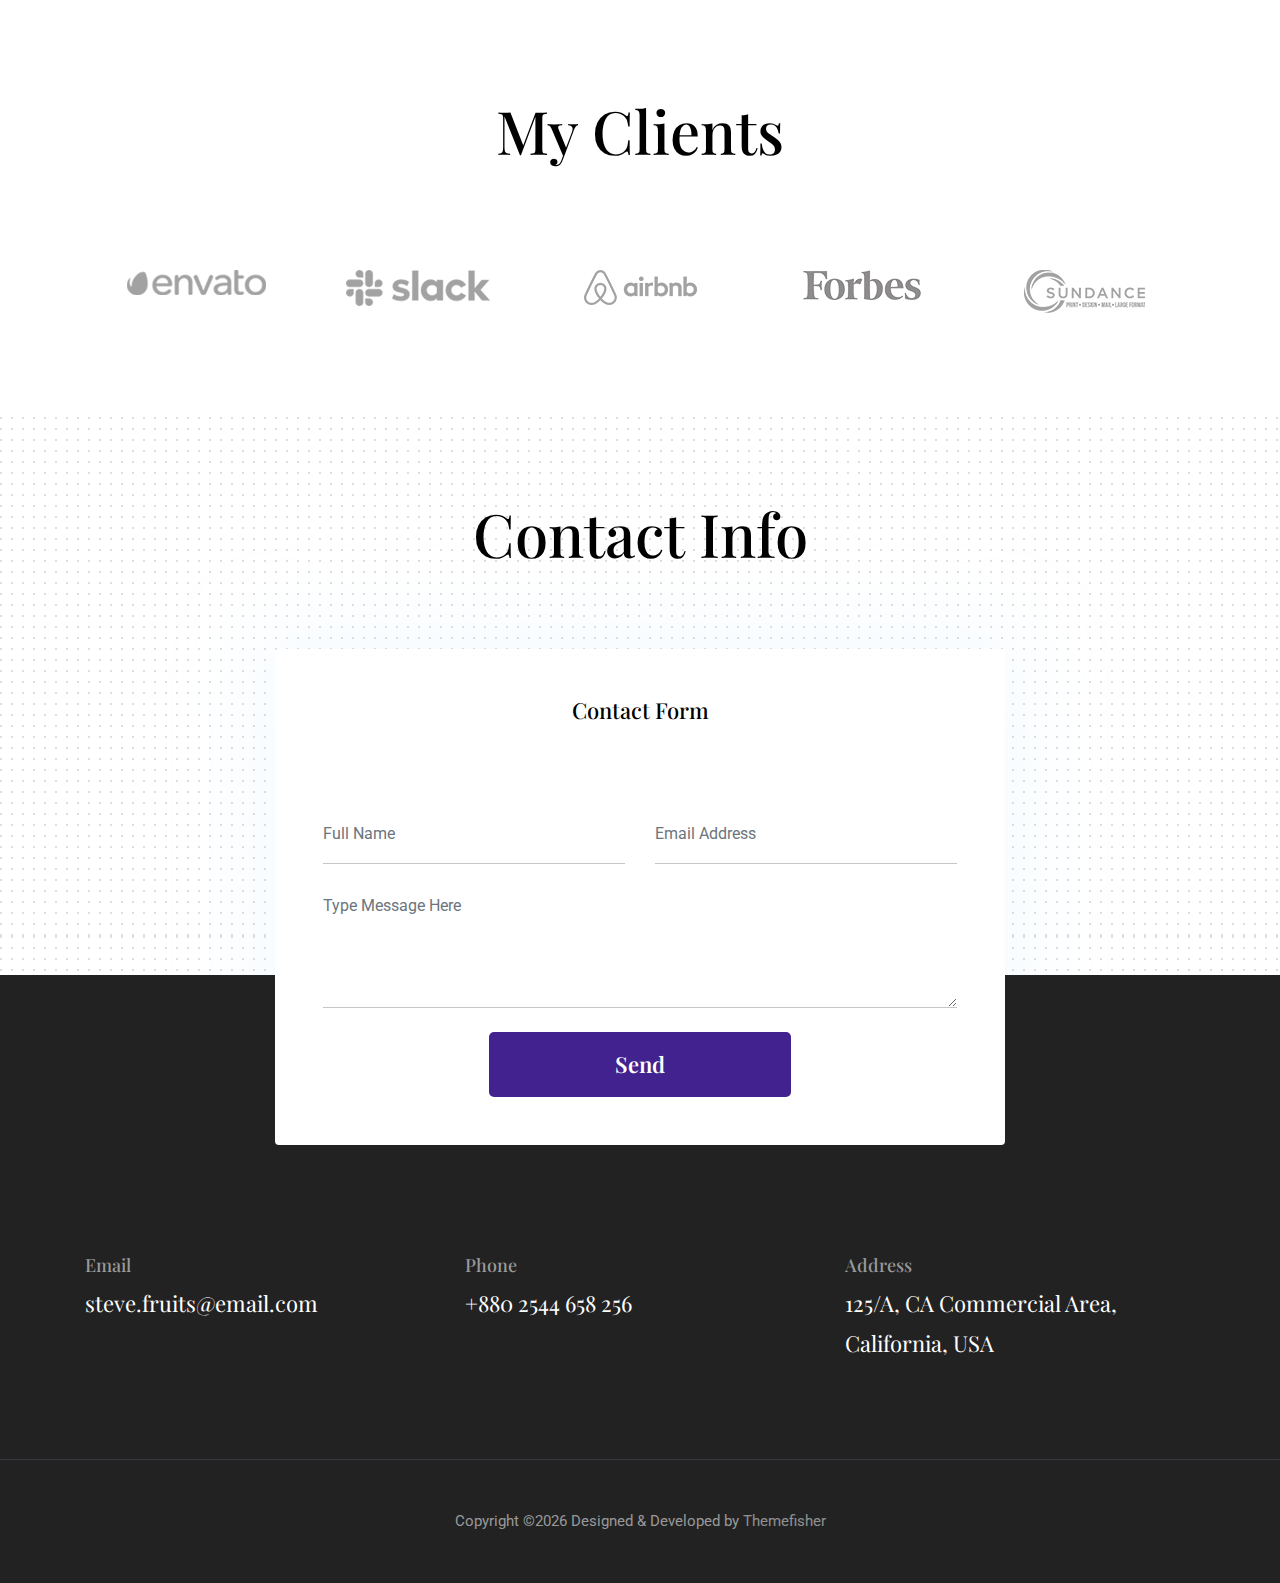
==== commit efe10a9b: "update author" ====
--- a/kross/themes/kross/about.html
+++ b/kross/themes/kross/about.html
@@ -109,21 +109,22 @@
   <div class="container">
     <div class="row">
       <div class="col-md-8">
-        <p>Lorem ipsum dolor sit amet, consectetur adipisicing elit, sed do eiusmod tempor incididunt ut labore et
-          dolore magna aliqua. Ut enim ad minim veniam, quis nostrud exercitation ullamco laboris nisi ut aliquip ex ea
-          commodo consequat.</p>
-        <p>Duis aute irure dolor in reprehenderit in voluptate velit esse cillum dolore eu fugiat nulla pariatur.
-          Excepteur sint occaecat cupidatat non proident.</p>
-        <p>Deserunt mollit anim id est laborum. Sed ut perspiciatis unde omnis iste natus error sit voluptatem
-          accusantium doloremque laudantium, totam rem aperiam, eaque ipsa quae ab illo inventore veritatis et quasi
-          architecto beatae vitae dicta sunt explicabo. Nemo enim ipsam voluptatem quia.</p>
+        <p>Graduating from the University of Texas at Austin with a B.S degree in Computational Engineering,
+           I had lots of chances to work with problem-solving and programming in the engineering industry.
+            However, my senior design project evoked my passion for back-end and front-end development. 
+            Since making that realization, I started taking opportunities to refine important interpersonal skills 
+            and ended up with Springboard’s Software Engineering Career Track to help guide and further my skill sets 
+            as a Full Stack Software Engineer.</p>
+        <p>I also love being challenged and participating in projects that demand me to work outside of my comfort zone 
+          and knowledge base, as learning new languages and development techniques is critical to my career 
+          and the success of your firm.</p>
       </div>
       <div class="col-md-4 text-center drag-lg-top">
         <div class="shadow-down mb-4">
           <img src="images/about/author.jpg" alt="author" class="img-fluid w-100 rounded-lg border-thick border-white">
         </div>
         <img src="images/about/signature.png" alt="signature" class="img-fluid">
-        <h4>Johnathan Smith</h4>
+        <h4>Quyen Pham</h4>
       </div>
     </div>
   </div>
@@ -161,45 +162,6 @@
   </div>
 </section>
 <!-- ./Work Process -->
-
-<!-- team -->
-<section class="section bg-cover" data-background="images/backgrounds/team-bg.png">
-  <div class="container">
-    <div class="row">
-      <div class="col-12 text-center">
-        <h2 class="section-title">My Team</h2>
-      </div>
-      <div class="col-md-4 col-sm-6 mb-4 mb-md-0">
-        <div class="card text-center">
-          <img src="images/team/member-1.png" class="card-img-top">
-          <div class="card-body">
-            <h4 class="card-title">Jack Schenziwe</h4>
-            <p class="text-light font-secondary">Project Manager</p>
-          </div>
-        </div>
-      </div>
-      <div class="col-md-4 col-sm-6 mb-4 mb-md-0">
-        <div class="card text-center">
-          <img src="images/team/member-2.png" class="card-img-top">
-          <div class="card-body">
-            <h4 class="card-title">Jack Schenziwe</h4>
-            <p class="text-light font-secondary">Project Manager</p>
-          </div>
-        </div>
-      </div>
-      <div class="col-md-4 col-sm-6 mb-4 mb-md-0">
-        <div class="card text-center">
-          <img src="images/team/member-3.png" class="card-img-top">
-          <div class="card-body">
-            <h4 class="card-title">Jack Schenziwe</h4>
-            <p class="text-light font-secondary">Project Manager</p>
-          </div>
-        </div>
-      </div>
-    </div>
-  </div>
-</section>
-<!-- /team -->
 
 <!-- clients -->
 <section class="section">
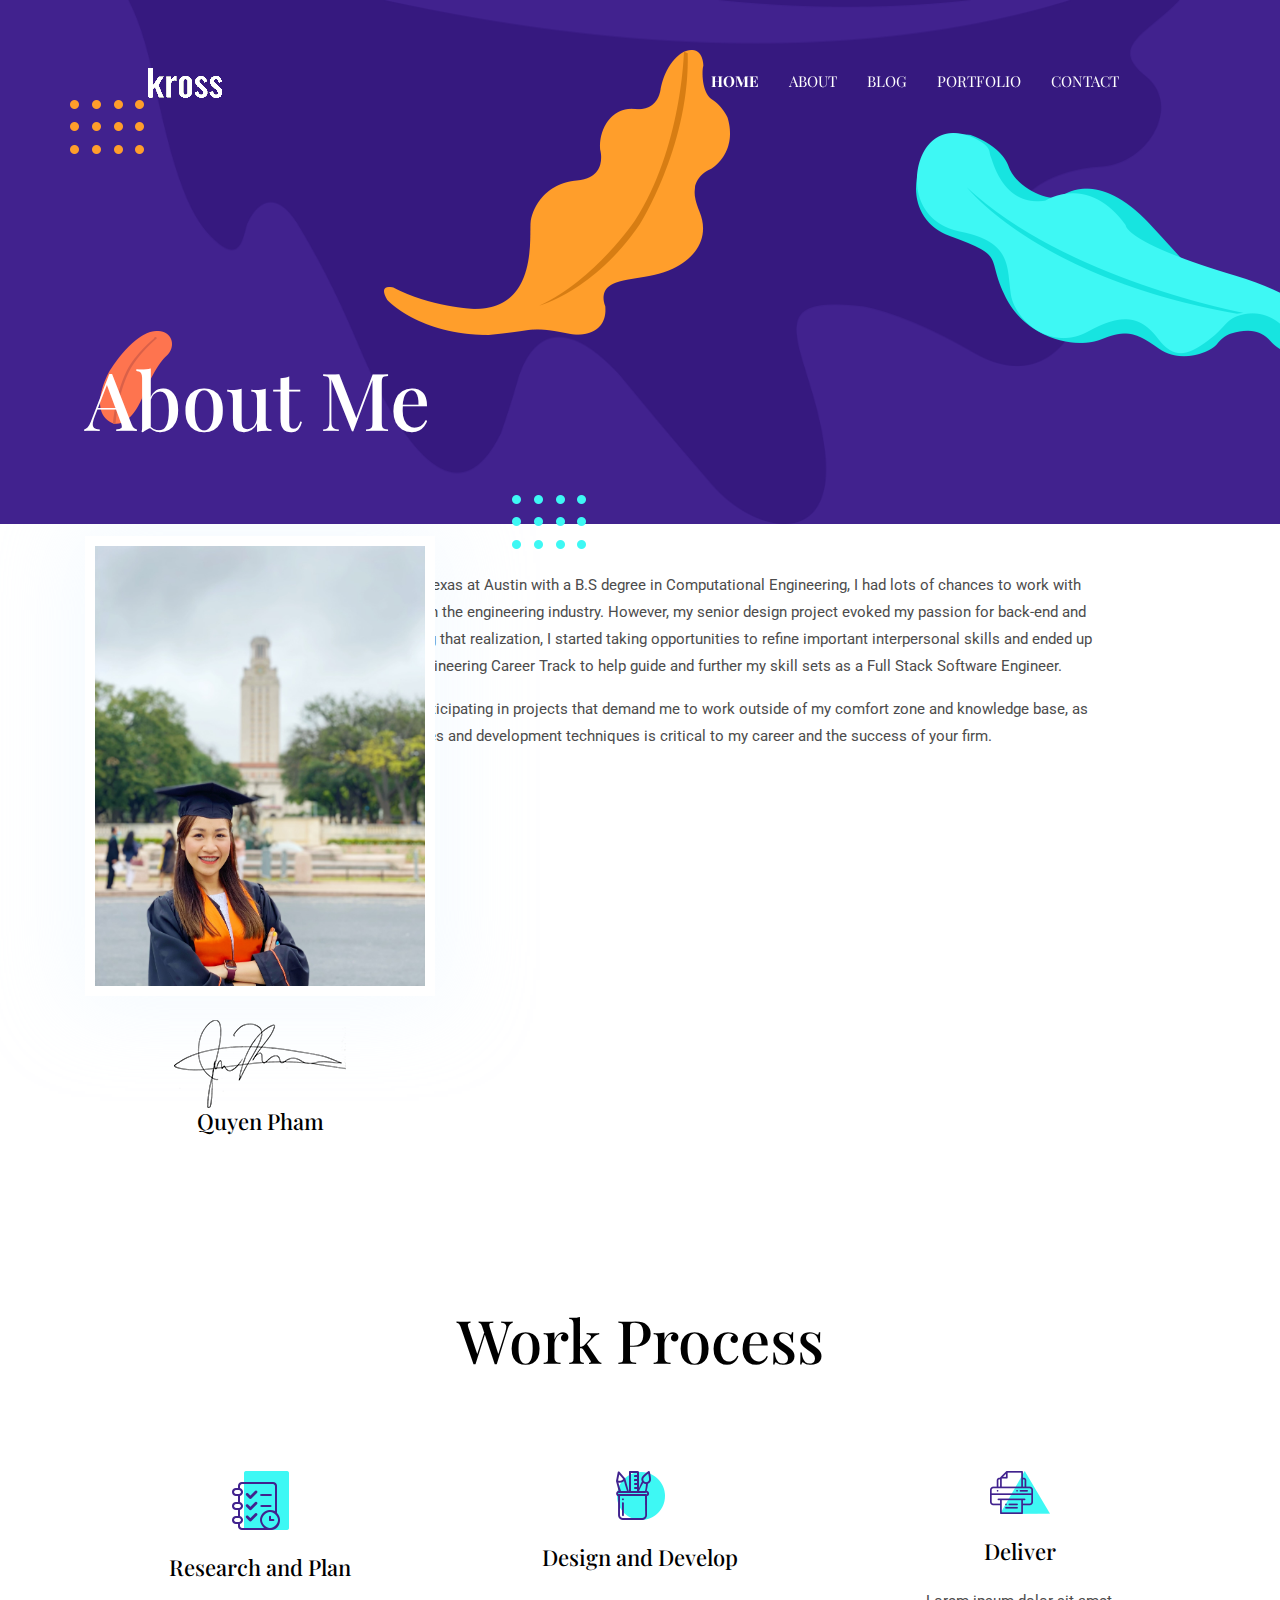
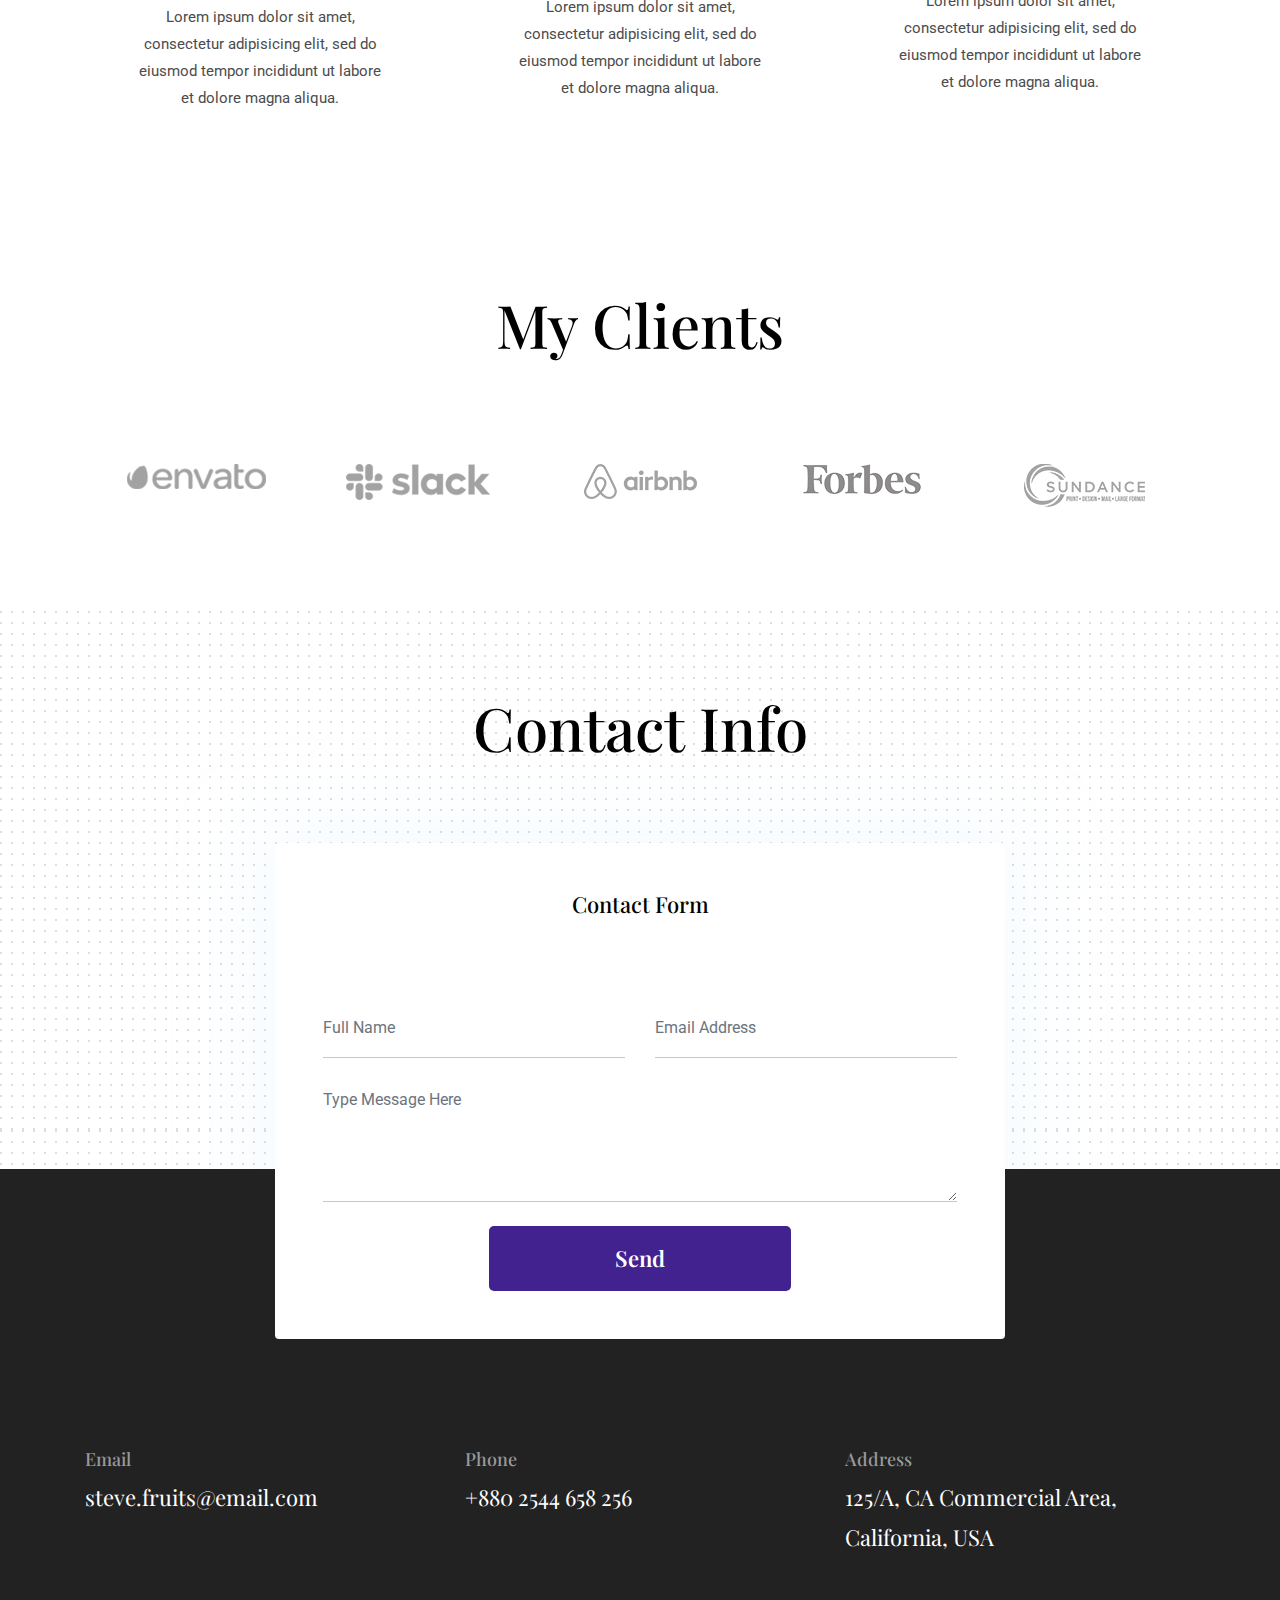
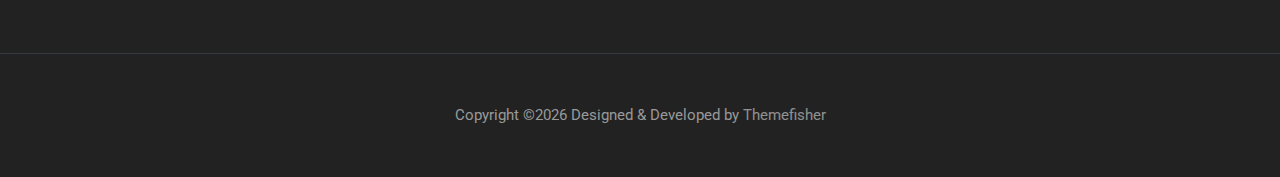
==== commit 0165d323: "update" ====
--- a/kross/themes/kross/about.html
+++ b/kross/themes/kross/about.html
@@ -108,7 +108,7 @@
 <section class="section pt-5">
   <div class="container">
     <div class="row">
-      <div class="col-md-8">
+      <div class="col-lg-10 mx-auto text-center">
         <p>Graduating from the University of Texas at Austin with a B.S degree in Computational Engineering,
            I had lots of chances to work with problem-solving and programming in the engineering industry.
             However, my senior design project evoked my passion for back-end and front-end development. 
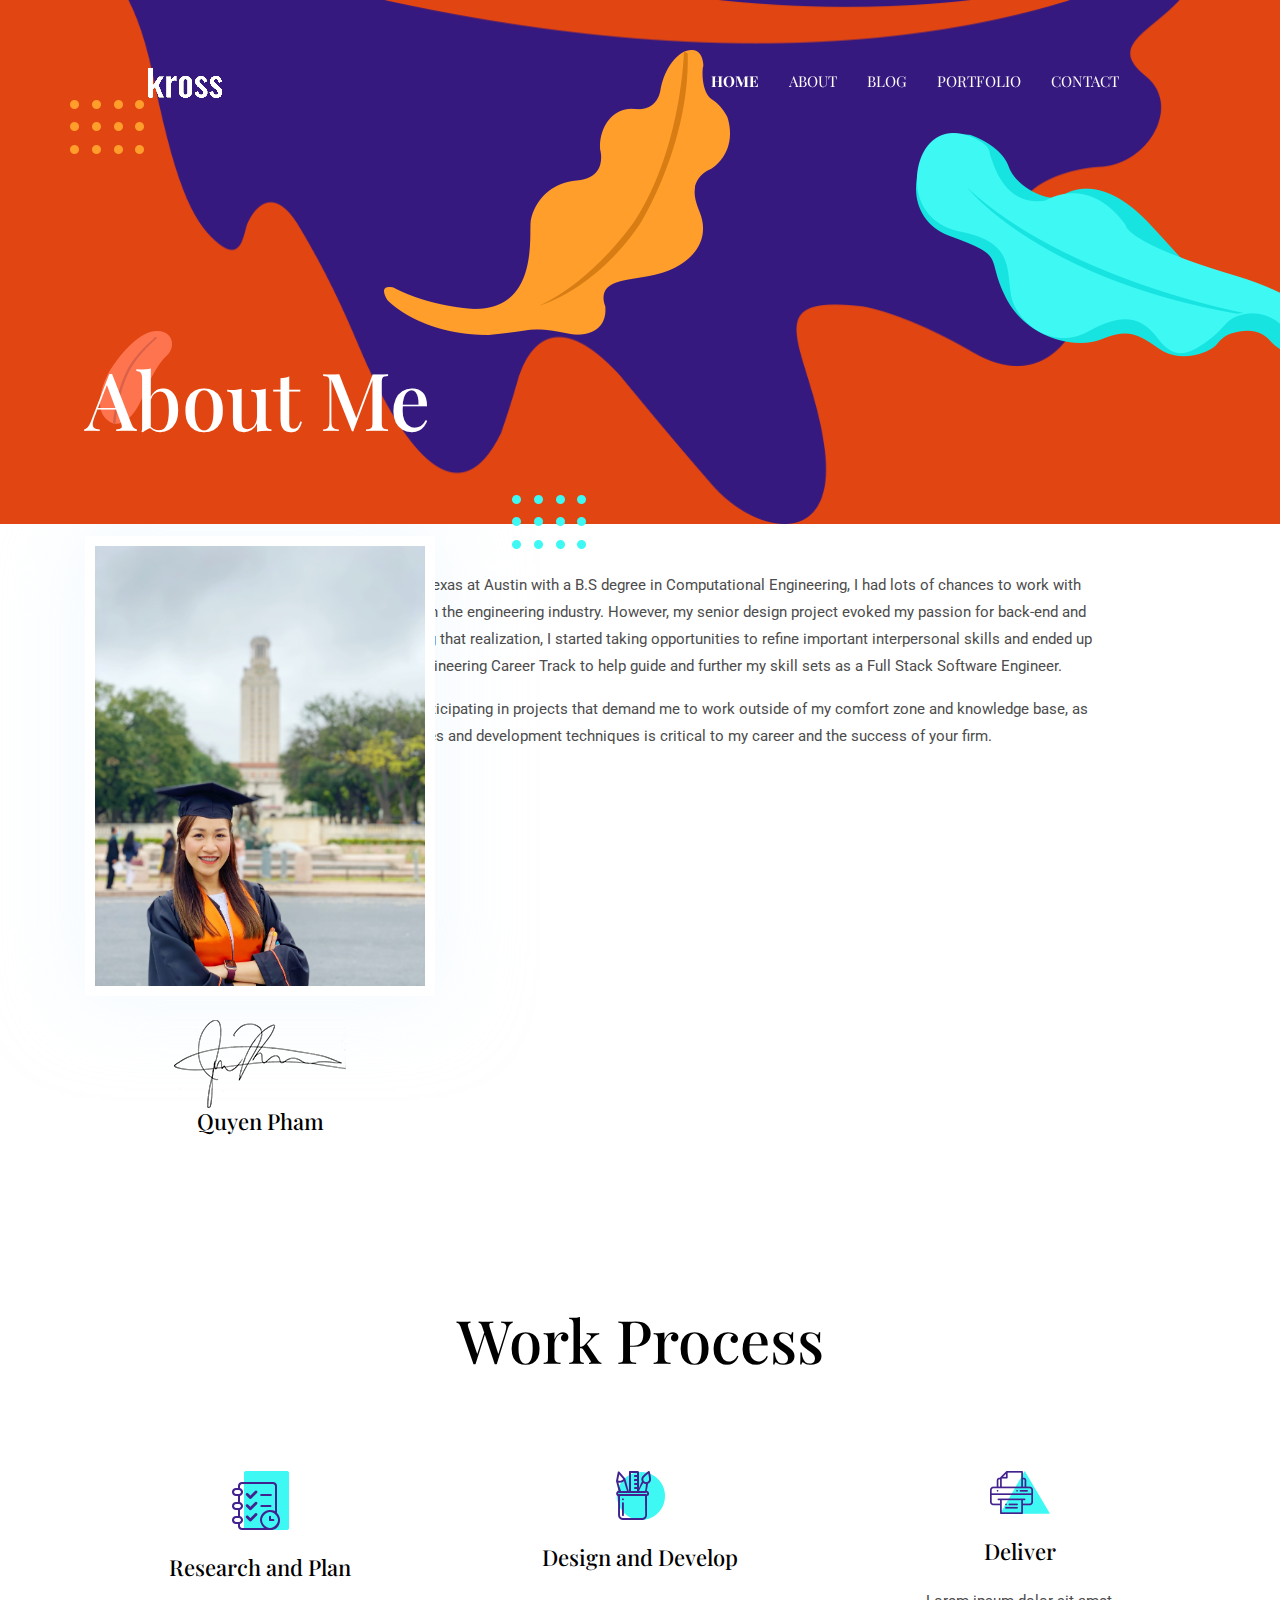
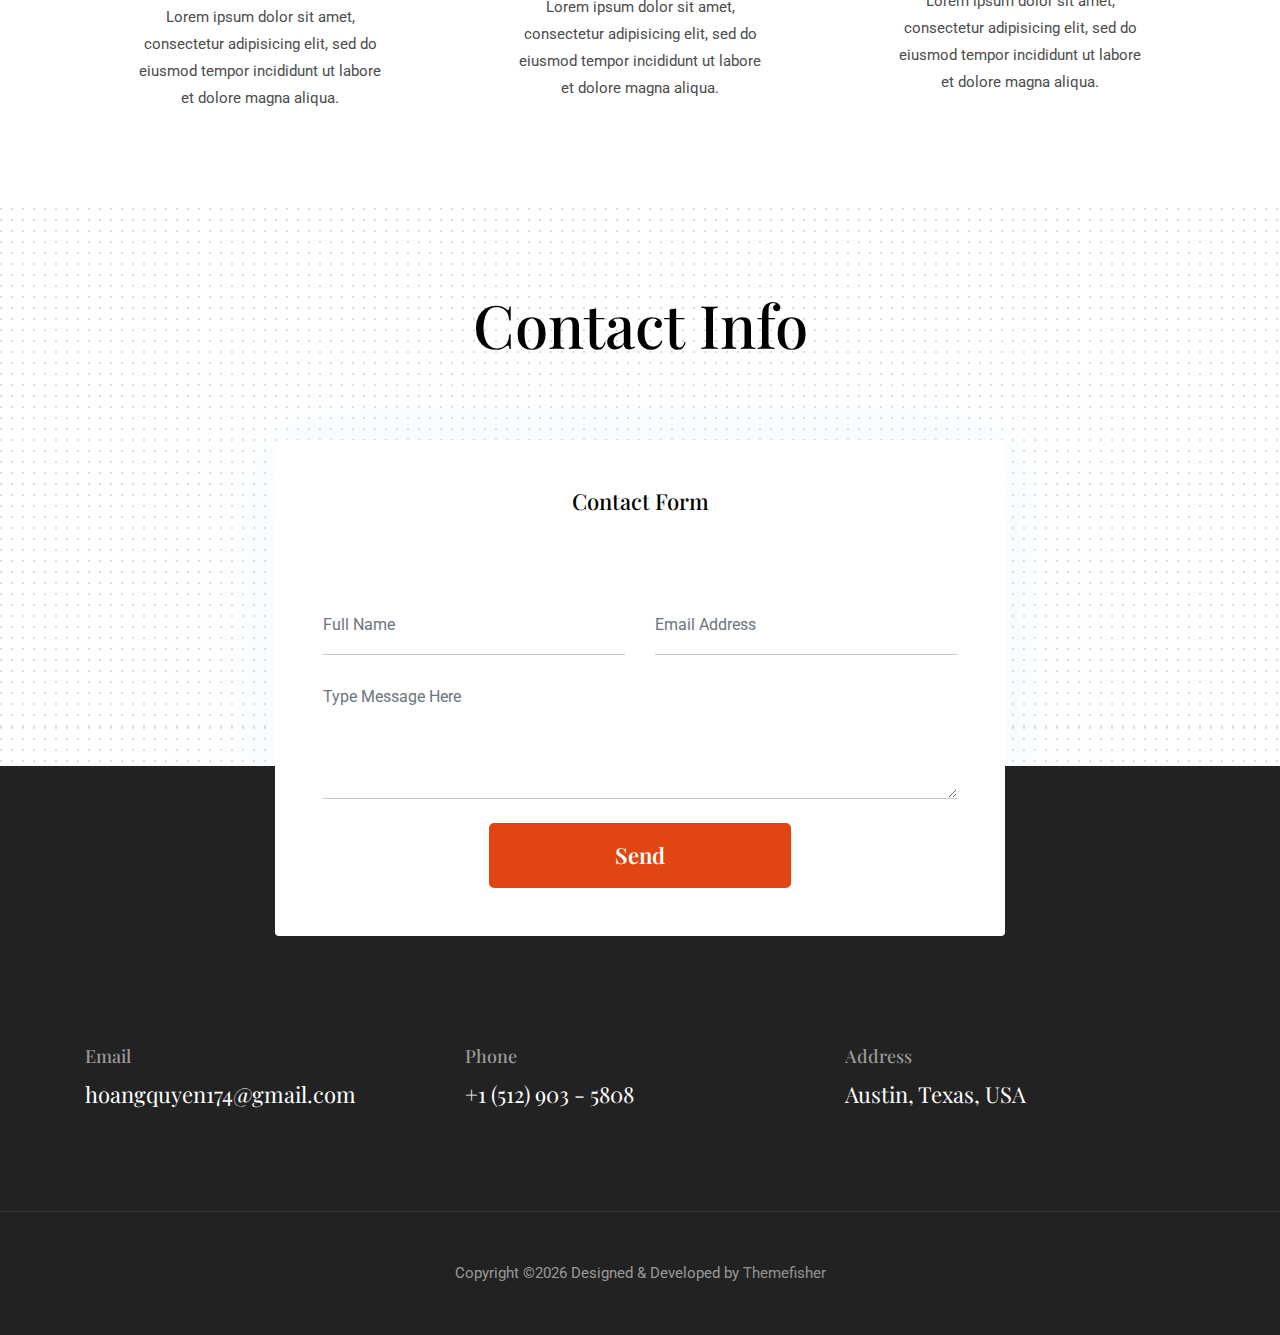
==== commit 8fec1da5: "update" ====
--- a/kross/themes/kross/about.html
+++ b/kross/themes/kross/about.html
@@ -163,43 +163,6 @@
 </section>
 <!-- ./Work Process -->
 
-<!-- clients -->
-<section class="section">
-  <div class="container">
-    <div class="row">
-      <div class="col-12 text-center">
-        <h2 class="section-title">My Clients</h2>
-      </div>
-    </div>
-    <div class="row">
-      <div class="col-12">
-        <div class="client-logo-slider d-flex align-items-center">
-          <a href="contact.html" class="text-center d-block outline-0 p-4"><img class="d-unset img-fluid"
-              src="images/clients-logo/client-logo-1.png" alt="client-logo"></a>
-          <a href="contact.html" class="text-center d-block outline-0 p-4"><img class="d-unset img-fluid"
-              src="images/clients-logo/client-logo-2.png" alt="client-logo"></a>
-          <a href="contact.html" class="text-center d-block outline-0 p-4"><img class="d-unset img-fluid"
-              src="images/clients-logo/client-logo-3.png" alt="client-logo"></a>
-          <a href="contact.html" class="text-center d-block outline-0 p-4"><img class="d-unset img-fluid"
-              src="images/clients-logo/client-logo-4.png" alt="client-logo"></a>
-          <a href="contact.html" class="text-center d-block outline-0 p-4"><img class="d-unset img-fluid"
-              src="images/clients-logo/client-logo-5.png" alt="client-logo"></a>
-          <a href="contact.html" class="text-center d-block outline-0 p-4"><img class="d-unset img-fluid"
-              src="images/clients-logo/client-logo-1.png" alt="client-logo"></a>
-          <a href="contact.html" class="text-center d-block outline-0 p-4"><img class="d-unset img-fluid"
-              src="images/clients-logo/client-logo-2.png" alt="client-logo"></a>
-          <a href="contact.html" class="text-center d-block outline-0 p-4"><img class="d-unset img-fluid"
-              src="images/clients-logo/client-logo-3.png" alt="client-logo"></a>
-          <a href="contact.html" class="text-center d-block outline-0 p-4"><img class="d-unset img-fluid"
-              src="images/clients-logo/client-logo-4.png" alt="client-logo"></a>
-          <a href="contact.html" class="text-center d-block outline-0 p-4"><img class="d-unset img-fluid"
-              src="images/clients-logo/client-logo-5.png" alt="client-logo"></a>
-        </div>
-      </div>
-    </div>
-  </div>
-</section>
-<!-- /clients -->
 
 <!-- contact -->
 <section class="section section-on-footer" data-background="images/backgrounds/bg-dots.png">
@@ -240,15 +203,15 @@
       <div class="row">
         <div class="col-md-4">
           <h5 class="text-light">Email</h5>
-          <p class="text-white paragraph-lg font-secondary">steve.fruits@email.com</p>
+          <p class="text-white paragraph-lg font-secondary">hoangquyen174@gmail.com</p>
         </div>
         <div class="col-md-4">
           <h5 class="text-light">Phone</h5>
-          <p class="text-white paragraph-lg font-secondary">+880 2544 658 256</p>
+          <p class="text-white paragraph-lg font-secondary">+1 (512) 903 - 5808</p>
         </div>
         <div class="col-md-4">
           <h5 class="text-light">Address</h5>
-          <p class="text-white paragraph-lg font-secondary">125/A, CA Commercial Area, California, USA</p>
+          <p class="text-white paragraph-lg font-secondary">Austin, Texas, USA</p>
         </div>
       </div>
     </div>
--- a/kross/themes/kross/css/style.css
+++ b/kross/themes/kross/css/style.css
@@ -111,27 +111,27 @@
 }
 
 .btn-primary {
-  background: #41228e;
+  background: #e14612;
   color: #fff;
 }
 .btn-primary:active {
-  background: #542cb7 !important;
+  background: #e14612 !important;
 }
 .btn-primary:hover {
-  background: #542cb7;
+  background: #e14612;
 }
 .btn-primary.focus, .btn-primary.active {
-  background: #542cb7 !important;
+  background: #e14612 !important;
   box-shadow: none !important;
 }
 
 .btn-transparent {
   background: transparent;
-  color: #41228e;
+  color: #e14612;
   font-weight: bold;
 }
 .btn-transparent:active, .btn-transparent:hover {
-  color: #41228e;
+  color: #e14612;
 }
 
 body {
@@ -140,12 +140,12 @@
 }
 
 ::-moz-selection {
-  background: #542cb7;
+  background: #e14612;
   color: #fff;
 }
 
 ::selection {
-  background: #542cb7;
+  background: #e14612;
   color: #fff;
 }
 
@@ -193,11 +193,11 @@
 }
 
 a.text-dark:hover {
-  color: #41228e !important;
+  color: #e14612 !important;
 }
 
 a:hover {
-  color: #41228e;
+  color: #e14612;
 }
 
 .slick-slide {
@@ -243,7 +243,7 @@
 }
 
 .bg-primary {
-  background: #41228e !important;
+  background: #e14612 !important;
 }
 
 .bg-gray {
@@ -251,7 +251,7 @@
 }
 
 .text-primary {
-  color: #41228e !important;
+  color: #e14612 !important;
 }
 
 .text-color {
@@ -384,7 +384,7 @@
   height: 60px;
 }
 .form-control:focus {
-  border-color: #41228e;
+  border-color: #e14612;
   outline: 0;
   box-shadow: none !important;
 }
@@ -411,7 +411,7 @@
   transition: 0.3s ease;
 }
 .navigation.nav-bg {
-  background-color: #41228e;
+  background-color: #e14612;
   padding: 15px 100px;
 }
 @media (max-width: 991px) {
@@ -422,7 +422,7 @@
 @media (max-width: 991px) {
   .navigation {
     padding: 20px;
-    background: #41228e;
+    background: #e14612;
   }
 }
 
@@ -576,7 +576,7 @@
   transition: 0.3s ease;
 }
 .hover-bg-primary:hover {
-  background: #41228e;
+  background: #e14612;
 }
 .hover-bg-primary:hover * {
   color: #fff;
@@ -584,7 +584,7 @@
 
 .active-bg-primary {
   transition: 0.3s ease;
-  background: #41228e;
+  background: #e14612;
 }
 .active-bg-primary * {
   color: #fff;
@@ -718,7 +718,7 @@
   display: inline-block;
   padding: 20px 25px;
   background: #eaeaea;
-  border-left: 3px solid #41228e;
+  border-left: 3px solid #e14612;
   font-style: italic;
   font-size: 22px;
   line-height: 1.7;
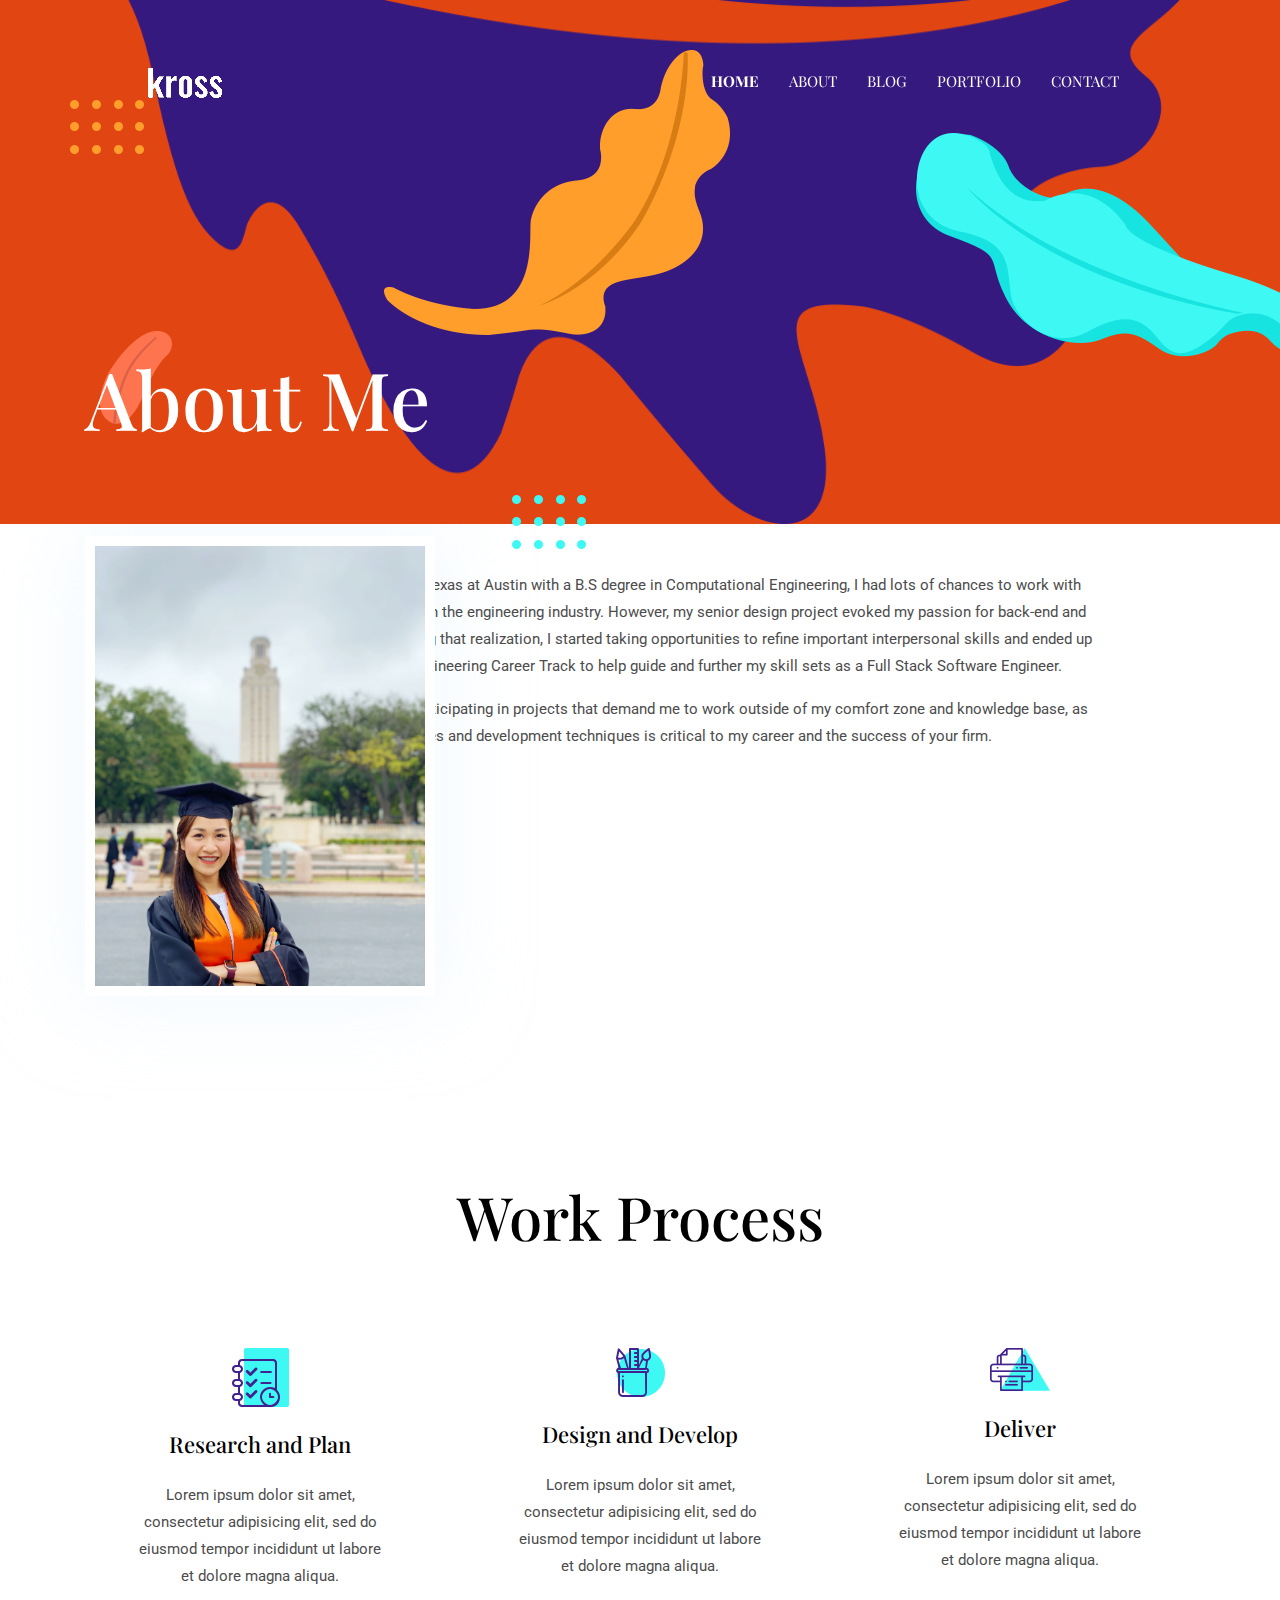
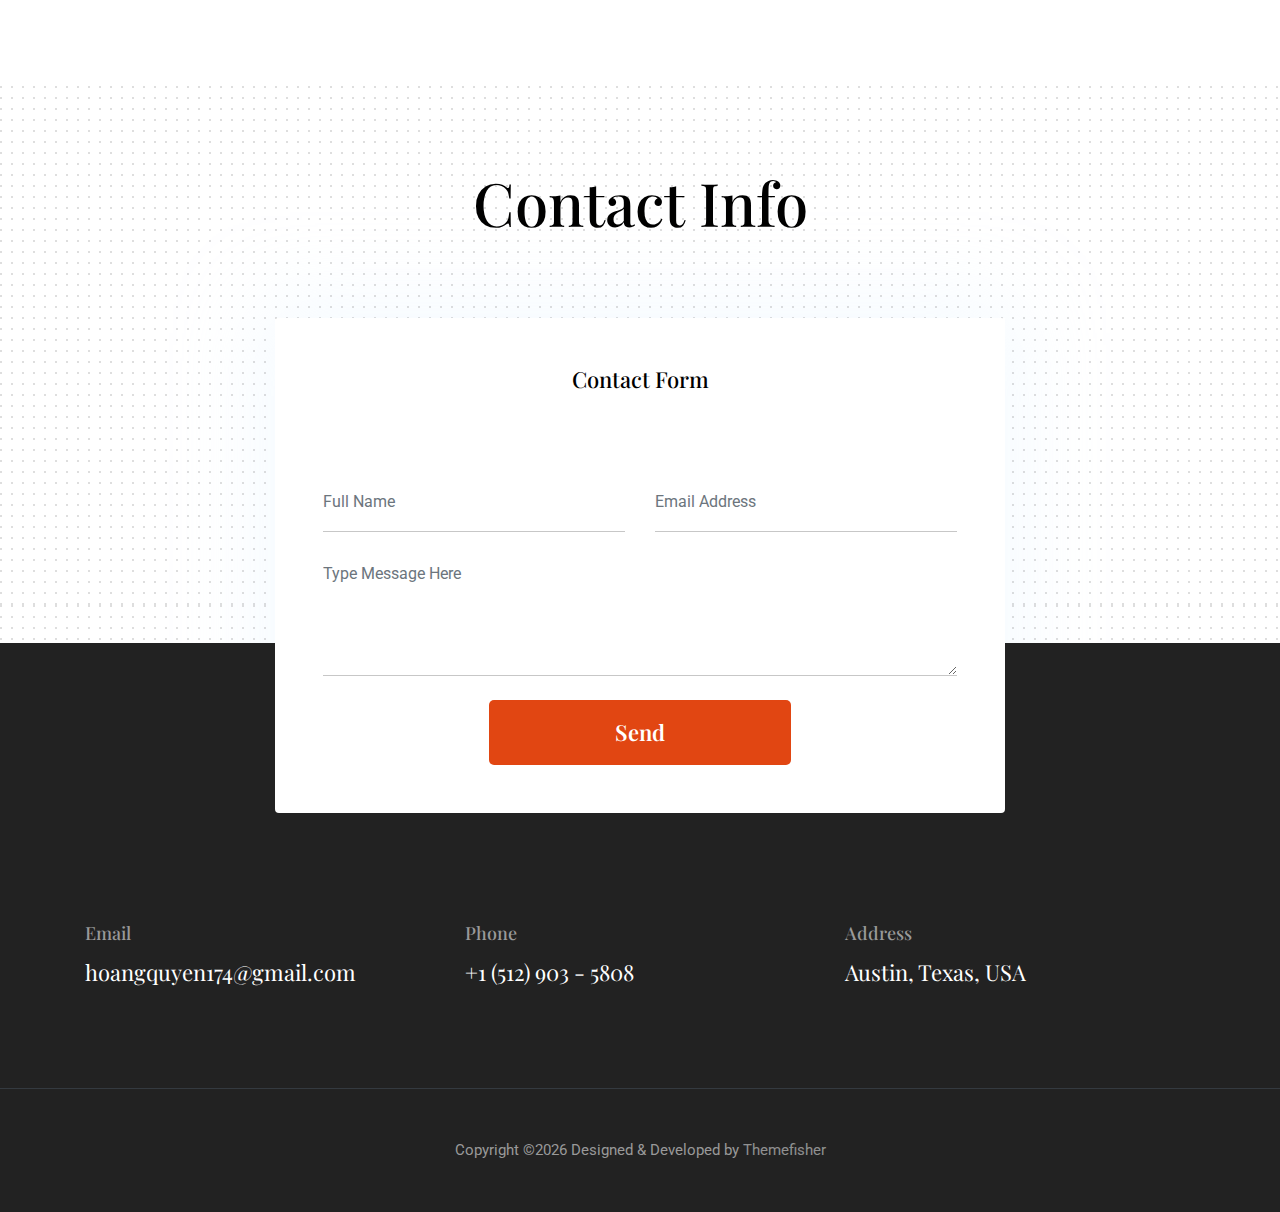
==== commit 119deb39: "remove signature" ====
--- a/kross/themes/kross/about.html
+++ b/kross/themes/kross/about.html
@@ -123,8 +123,7 @@
         <div class="shadow-down mb-4">
           <img src="images/about/author.jpg" alt="author" class="img-fluid w-100 rounded-lg border-thick border-white">
         </div>
-        <img src="images/about/signature.png" alt="signature" class="img-fluid">
-        <h4>Quyen Pham</h4>
+        <!-- Signature -->
       </div>
     </div>
   </div>
